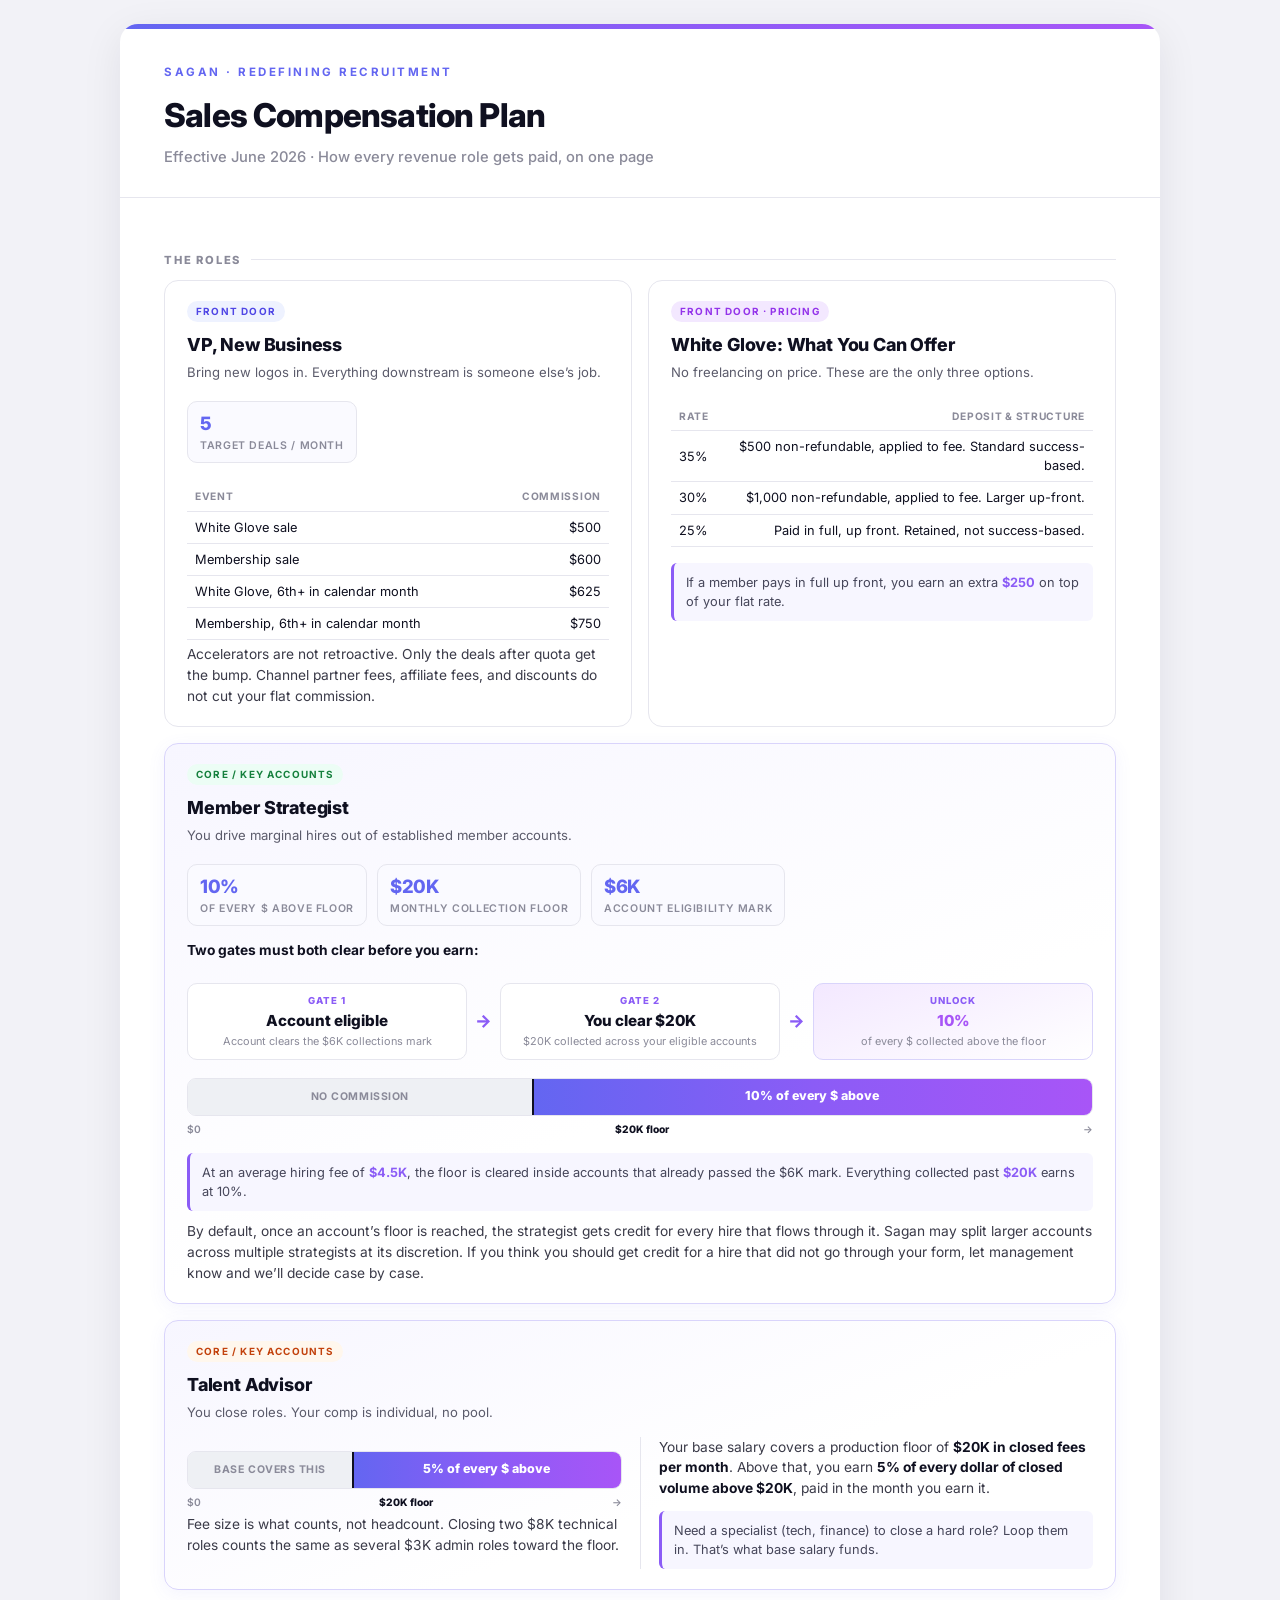
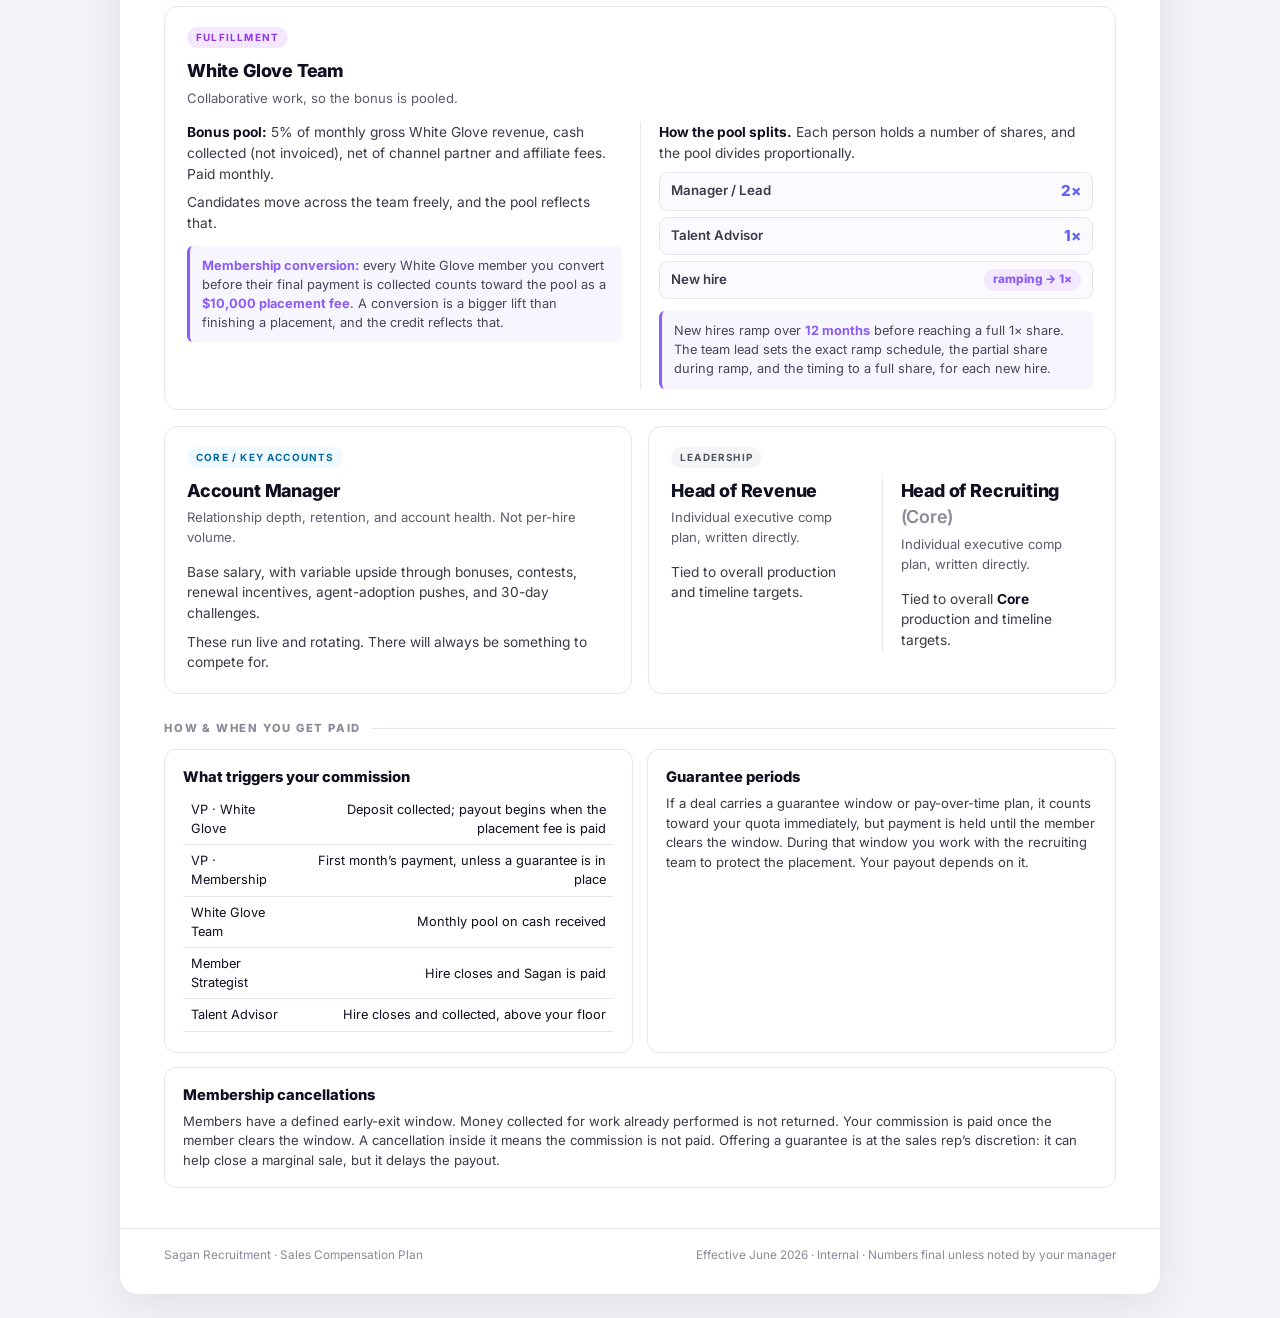
==== index.html @ 10a64166 "Make Talent Advisor card full width with split layout Co-Authored-By: Claude Opus 4.8 <noreply@anthr" ====
<!DOCTYPE html>
<html lang="en">
<head>
<meta charset="UTF-8">
<meta name="viewport" content="width=device-width, initial-scale=1.0">
<title>Sagan Sales Compensation Plan</title>
<style>
  @import url('https://fonts.googleapis.com/css2?family=Inter:wght@400;500;600;700;800;900&display=swap');

  :root {
    --ink: #0f1020;
    --muted: #5b5b6b;
    --faint: #8a8a99;
    --line: #e6e6ee;
    --bg: #ffffff;
    --panel: #fafaff;
    --indigo: #6366f1;
    --violet: #8b5cf6;
    --purple: #a855f7;
    --green: #16a34a;
    --amber: #d97706;
  }

  * { margin: 0; padding: 0; box-sizing: border-box; }

  body {
    font-family: 'Inter', sans-serif;
    background: #f2f2f7;
    color: var(--ink);
    line-height: 1.5;
    -webkit-font-smoothing: antialiased;
  }

  .sheet {
    max-width: 1040px;
    margin: 24px auto;
    background: var(--bg);
    border-radius: 18px;
    box-shadow: 0 10px 40px rgba(15,16,32,0.08);
    overflow: hidden;
  }

  /* ── Header ── */
  .head {
    padding: 40px 44px 28px;
    border-bottom: 1px solid var(--line);
    position: relative;
  }
  .head::before {
    content: "";
    position: absolute;
    top: 0; left: 0; right: 0;
    height: 5px;
    background: linear-gradient(90deg, var(--indigo), var(--violet), var(--purple));
  }
  .brand {
    font-size: 0.72rem;
    font-weight: 700;
    letter-spacing: 0.22em;
    text-transform: uppercase;
    color: var(--indigo);
    margin-bottom: 10px;
  }
  .head h1 {
    font-size: 2.05rem;
    font-weight: 800;
    letter-spacing: -0.025em;
  }
  .head .sub {
    color: var(--faint);
    font-size: 0.92rem;
    margin-top: 6px;
    font-weight: 500;
  }

  /* ── Body grid ── */
  .body { padding: 28px 44px 40px; }

  .grid {
    display: grid;
    grid-template-columns: repeat(2, 1fr);
    gap: 16px;
  }

  .card {
    border: 1px solid var(--line);
    border-radius: 14px;
    padding: 20px 22px;
    background: var(--bg);
    display: flex;
    flex-direction: column;
  }
  .card.feature {
    background: linear-gradient(160deg, #f7f6ff 0%, #ffffff 60%);
    border-color: #d9d4fb;
    box-shadow: 0 4px 18px rgba(99,102,241,0.07);
  }
  .card.wide { grid-column: 1 / -1; }

  .split { display: flex; gap: 18px; }
  .split-half { flex: 1; }
  .split-half + .split-half {
    padding-left: 18px;
    border-left: 1px solid var(--line);
  }
  .split-half h2 { font-size: 1.02rem; }

  .tag {
    display: inline-block;
    font-size: 0.62rem;
    font-weight: 700;
    letter-spacing: 0.12em;
    text-transform: uppercase;
    padding: 3px 9px;
    border-radius: 99px;
    margin-bottom: 10px;
    align-self: flex-start;
  }
  .tag.front { background: #eef2ff; color: #4f46e5; }
  .tag.wg { background: #f3e8ff; color: #9333ea; }
  .tag.strat { background: #ecfdf5; color: #15803d; }
  .tag.advisor { background: #fff7ed; color: #c2410c; }
  .tag.am { background: #f0f9ff; color: #0369a1; }
  .tag.mgr { background: #f5f5f5; color: #4b5563; }

  .card h2 {
    font-size: 1.12rem;
    font-weight: 800;
    letter-spacing: -0.01em;
    margin-bottom: 4px;
  }
  .role-line {
    font-size: 0.82rem;
    color: var(--muted);
    margin-bottom: 14px;
  }
  .card p { font-size: 0.86rem; color: #3a3a48; margin-bottom: 8px; }
  .card p:last-child { margin-bottom: 0; }
  .card strong { color: var(--ink); font-weight: 700; }

  /* metric chips */
  .metrics {
    display: flex;
    gap: 10px;
    flex-wrap: wrap;
    margin: 4px 0 14px;
  }
  .metric {
    background: var(--panel);
    border: 1px solid var(--line);
    border-radius: 10px;
    padding: 8px 12px;
    min-width: 92px;
  }
  .metric .v {
    font-size: 1.15rem;
    font-weight: 800;
    color: var(--indigo);
    letter-spacing: -0.02em;
  }
  .metric .k {
    font-size: 0.66rem;
    color: var(--faint);
    text-transform: uppercase;
    letter-spacing: 0.06em;
    font-weight: 600;
    margin-top: 1px;
  }

  /* mini table */
  table { width: 100%; border-collapse: collapse; margin: 6px 0 4px; }
  th, td {
    text-align: left;
    font-size: 0.8rem;
    padding: 6px 8px;
    border-bottom: 1px solid var(--line);
  }
  th {
    font-size: 0.64rem;
    text-transform: uppercase;
    letter-spacing: 0.07em;
    color: var(--faint);
    font-weight: 700;
  }
  td:last-child, th:last-child { text-align: right; }
  td .num { font-weight: 700; color: var(--ink); }

  /* the "how to earn" condition list */
  .conds { list-style: none; margin: 6px 0 4px; }
  .conds li {
    font-size: 0.85rem;
    color: #3a3a48;
    padding: 6px 0 6px 26px;
    position: relative;
    border-bottom: 1px dashed var(--line);
  }
  .conds li:last-child { border-bottom: none; }
  .conds li::before {
    content: counter(c);
    counter-increment: c;
    position: absolute;
    left: 0; top: 5px;
    width: 17px; height: 17px;
    background: var(--violet);
    color: #fff;
    border-radius: 50%;
    font-size: 0.62rem;
    font-weight: 800;
    display: flex;
    align-items: center;
    justify-content: center;
  }
  .conds { counter-reset: c; }

  /* ── Share allocation ── */
  .shares { margin: 8px 0 4px; }
  .share-row {
    display: flex;
    align-items: center;
    justify-content: space-between;
    padding: 7px 11px;
    border: 1px solid var(--line);
    border-radius: 9px;
    margin-bottom: 6px;
    background: var(--panel);
  }
  .share-row .sh-role { font-size: 0.83rem; font-weight: 600; color: #3a3a48; }
  .share-row .sh-x {
    font-size: 0.95rem;
    font-weight: 800;
    color: var(--indigo);
    letter-spacing: -0.01em;
  }
  .share-row .sh-x.ramp {
    font-size: 0.74rem;
    color: var(--violet);
    background: #f3e8ff;
    padding: 2px 9px;
    border-radius: 99px;
  }

  /* ── Earnings bar ── */
  .earn { margin: 14px 0 4px; }
  .earn-track {
    position: relative;
    height: 38px;
    border-radius: 9px;
    overflow: hidden;
    display: flex;
    border: 1px solid var(--line);
  }
  .earn-base {
    flex: 0 0 38%;
    background: #eef0f4;
    display: flex;
    align-items: center;
    justify-content: center;
    font-size: 0.66rem;
    font-weight: 700;
    color: var(--faint);
    text-transform: uppercase;
    letter-spacing: 0.05em;
  }
  .earn-above {
    flex: 1;
    background: linear-gradient(90deg, var(--indigo), var(--violet), var(--purple));
    display: flex;
    align-items: center;
    justify-content: center;
    color: #fff;
    font-size: 0.78rem;
    font-weight: 800;
  }
  .earn-floor {
    position: absolute;
    left: 38%;
    top: -3px;
    bottom: -3px;
    width: 2px;
    background: var(--ink);
  }
  .earn-labels {
    display: flex;
    justify-content: space-between;
    margin-top: 6px;
    font-size: 0.64rem;
    font-weight: 600;
    color: var(--faint);
  }
  .earn-labels .floor-tag { color: var(--ink); font-weight: 800; }

  /* ── Gate flow ── */
  .gates {
    display: flex;
    align-items: stretch;
    margin: 14px 0 4px;
  }
  .gate {
    flex: 1;
    background: var(--bg);
    border: 1px solid var(--line);
    border-radius: 10px;
    padding: 10px 12px;
    text-align: center;
  }
  .gate .g-num {
    font-size: 0.6rem;
    font-weight: 800;
    color: var(--violet);
    letter-spacing: 0.1em;
    text-transform: uppercase;
  }
  .gate .g-main { font-size: 0.95rem; font-weight: 800; margin: 2px 0 1px; }
  .gate .g-sub { font-size: 0.68rem; color: var(--faint); line-height: 1.35; }
  .gate.unlock {
    background: linear-gradient(160deg, #f3e8ff, #ffffff);
    border-color: #d9d4fb;
  }
  .gate.unlock .g-main { color: var(--purple); }
  .gate-arrow {
    align-self: center;
    color: var(--violet);
    font-size: 1.1rem;
    font-weight: 800;
    padding: 0 8px;
    flex: 0 0 auto;
  }

  .note {
    margin-top: 12px;
    padding: 10px 12px;
    background: #f7f6ff;
    border-left: 3px solid var(--violet);
    border-radius: 6px;
    font-size: 0.8rem;
    color: #46465a;
  }
  .note strong { color: var(--violet); }

  /* section heading */
  .section-h {
    font-size: 0.7rem;
    font-weight: 800;
    letter-spacing: 0.16em;
    text-transform: uppercase;
    color: var(--faint);
    margin: 26px 0 12px;
    display: flex;
    align-items: center;
    gap: 10px;
  }
  .section-h::after {
    content: "";
    flex: 1;
    height: 1px;
    background: var(--line);
  }

  .mech-grid {
    display: grid;
    grid-template-columns: repeat(2, 1fr);
    gap: 14px;
  }
  .mech {
    border: 1px solid var(--line);
    border-radius: 12px;
    padding: 16px 18px;
  }
  .mech.wide { grid-column: 1 / -1; }
  .mech h3 {
    font-size: 0.92rem;
    font-weight: 800;
    margin-bottom: 6px;
  }
  .mech p { font-size: 0.82rem; color: #3a3a48; }

  .foot {
    padding: 18px 44px 30px;
    border-top: 1px solid var(--line);
    font-size: 0.74rem;
    color: var(--faint);
    display: flex;
    justify-content: space-between;
    flex-wrap: wrap;
    gap: 8px;
  }

  /* ── Print ── */
  @media print {
    body { background: #fff; }
    .sheet { box-shadow: none; margin: 0; max-width: 100%; border-radius: 0; }
    .card, .mech { break-inside: avoid; }
    .section-h { break-after: avoid; }
    @page { margin: 12mm; }
  }

  @media (max-width: 720px) {
    .grid, .mech-grid { grid-template-columns: 1fr; }
    .head, .body, .foot { padding-left: 24px; padding-right: 24px; }
    .gates { flex-direction: column; }
    .gate-arrow { transform: rotate(90deg); padding: 4px 0; }
    .split { flex-direction: column; }
    .split-half + .split-half { padding-left: 0; border-left: none; padding-top: 14px; border-top: 1px solid var(--line); }
  }
</style>
</head>
<body>
<div class="sheet">

  <header class="head">
    <div class="brand">Sagan · Redefining Recruitment</div>
    <h1>Sales Compensation Plan</h1>
    <div class="sub">Effective June 2026 · How every revenue role gets paid, on one page</div>
  </header>

  <div class="body">

    <div class="section-h">The Roles</div>
    <div class="grid">

      <!-- VP New Business -->
      <div class="card">
        <span class="tag front">Front Door</span>
        <h2>VP, New Business</h2>
        <div class="role-line">Bring new logos in. Everything downstream is someone else&#8217;s job.</div>
        <div class="metrics">
          <div class="metric"><div class="v">5</div><div class="k">Target deals / month</div></div>
        </div>
        <table>
          <tr><th>Event</th><th>Commission</th></tr>
          <tr><td>White Glove sale</td><td class="num">$500</td></tr>
          <tr><td>Membership sale</td><td class="num">$600</td></tr>
          <tr><td>White Glove, 6th+ in calendar month</td><td class="num">$625</td></tr>
          <tr><td>Membership, 6th+ in calendar month</td><td class="num">$750</td></tr>
        </table>
        <p>Accelerators are not retroactive. Only the deals after quota get the bump. Channel partner fees, affiliate fees, and discounts do not cut your flat commission.</p>
      </div>

      <!-- White Glove pricing + team -->
      <div class="card">
        <span class="tag wg">Front Door &middot; Pricing</span>
        <h2>White Glove: What You Can Offer</h2>
        <div class="role-line">No freelancing on price. These are the only three options.</div>
        <table>
          <tr><th>Rate</th><th>Deposit &amp; structure</th></tr>
          <tr><td class="num">35%</td><td>$500 non-refundable, applied to fee. Standard success-based.</td></tr>
          <tr><td class="num">30%</td><td>$1,000 non-refundable, applied to fee. Larger up-front.</td></tr>
          <tr><td class="num">25%</td><td>Paid in full, up front. Retained, not success-based.</td></tr>
        </table>
        <div class="note">If a member pays in full up front, you earn an extra <strong>$250</strong> on top of your flat rate.</div>
      </div>

      <!-- Member Strategist (FEATURE) -->
      <div class="card feature wide">
        <span class="tag strat">Core / Key Accounts</span>
        <h2>Member Strategist</h2>
        <div class="role-line">You drive marginal hires out of established member accounts.</div>
        <div class="metrics">
          <div class="metric"><div class="v">10%</div><div class="k">Of every $ above floor</div></div>
          <div class="metric"><div class="v">$20K</div><div class="k">Monthly collection floor</div></div>
          <div class="metric"><div class="v">$6K</div><div class="k">Account eligibility mark</div></div>
        </div>
        <p><strong>Two gates must both clear before you earn:</strong></p>
        <div class="gates">
          <div class="gate">
            <div class="g-num">Gate 1</div>
            <div class="g-main">Account eligible</div>
            <div class="g-sub">Account clears the $6K collections mark</div>
          </div>
          <div class="gate-arrow">&rarr;</div>
          <div class="gate">
            <div class="g-num">Gate 2</div>
            <div class="g-main">You clear $20K</div>
            <div class="g-sub">$20K collected across your eligible accounts</div>
          </div>
          <div class="gate-arrow">&rarr;</div>
          <div class="gate unlock">
            <div class="g-num">Unlock</div>
            <div class="g-main">10%</div>
            <div class="g-sub">of every $ collected above the floor</div>
          </div>
        </div>
        <div class="earn">
          <div class="earn-track">
            <div class="earn-base">No commission</div>
            <div class="earn-floor"></div>
            <div class="earn-above">10% of every $ above</div>
          </div>
          <div class="earn-labels">
            <span>$0</span>
            <span class="floor-tag">$20K floor</span>
            <span>&rarr;</span>
          </div>
        </div>
        <div class="note">At an average hiring fee of <strong>$4.5K</strong>, the floor is cleared inside accounts that already passed the $6K mark. Everything collected past <strong>$20K</strong> earns at 10%.</div>
        <p style="margin-top:10px;">By default, once an account&#8217;s floor is reached, the strategist gets credit for every hire that flows through it. Sagan may split larger accounts across multiple strategists at its discretion. If you think you should get credit for a hire that did not go through your form, let management know and we&#8217;ll decide case by case.</p>
      </div>

      <!-- Talent Advisor (FEATURE) -->
      <div class="card feature wide">
        <span class="tag advisor">Core / Key Accounts</span>
        <h2>Talent Advisor</h2>
        <div class="role-line">You close roles. Your comp is individual, no pool.</div>
        <div class="split">
          <div class="split-half">
            <div class="earn">
              <div class="earn-track">
                <div class="earn-base">Base covers this</div>
                <div class="earn-floor"></div>
                <div class="earn-above">5% of every $ above</div>
              </div>
              <div class="earn-labels">
                <span>$0</span>
                <span class="floor-tag">$20K floor</span>
                <span>&rarr;</span>
              </div>
            </div>
            <p>Fee size is what counts, not headcount. Closing two $8K technical roles counts the same as several $3K admin roles toward the floor.</p>
          </div>
          <div class="split-half">
            <p>Your base salary covers a production floor of <strong>$20K in closed fees per month</strong>. Above that, you earn <strong>5% of every dollar of closed volume above $20K</strong>, paid in the month you earn it.</p>
            <div class="note">Need a specialist (tech, finance) to close a hard role? Loop them in. That&#8217;s what base salary funds.</div>
          </div>
        </div>
      </div>

      <!-- White Glove Team -->
      <div class="card wide">
        <span class="tag wg">Fulfillment</span>
        <h2>White Glove Team</h2>
        <div class="role-line">Collaborative work, so the bonus is pooled.</div>
        <div class="split">
          <div class="split-half">
            <p><strong>Bonus pool:</strong> 5% of monthly gross White Glove revenue, cash collected (not invoiced), net of channel partner and affiliate fees. Paid monthly.</p>
            <p>Candidates move across the team freely, and the pool reflects that.</p>
            <div class="note"><strong>Membership conversion:</strong> every White Glove member you convert before their final payment is collected counts toward the pool as a <strong>$10,000 placement fee</strong>. A conversion is a bigger lift than finishing a placement, and the credit reflects that.</div>
          </div>
          <div class="split-half">
            <p><strong>How the pool splits.</strong> Each person holds a number of shares, and the pool divides proportionally.</p>
            <div class="shares">
              <div class="share-row"><span class="sh-role">Manager / Lead</span><span class="sh-x">2&times;</span></div>
              <div class="share-row"><span class="sh-role">Talent Advisor</span><span class="sh-x">1&times;</span></div>
              <div class="share-row"><span class="sh-role">New hire</span><span class="sh-x ramp">ramping &rarr; 1&times;</span></div>
            </div>
            <div class="note">New hires ramp over <strong>12 months</strong> before reaching a full 1&times; share. The team lead sets the exact ramp schedule, the partial share during ramp, and the timing to a full share, for each new hire.</div>
          </div>
        </div>
      </div>

      <!-- Account Manager -->
      <div class="card">
        <span class="tag am">Core / Key Accounts</span>
        <h2>Account Manager</h2>
        <div class="role-line">Relationship depth, retention, and account health. Not per-hire volume.</div>
        <p>Base salary, with variable upside through bonuses, contests, renewal incentives, agent-adoption pushes, and 30-day challenges.</p>
        <p>These run live and rotating. There will always be something to compete for.</p>
      </div>

      <!-- Leadership -->
      <div class="card">
        <span class="tag mgr">Leadership</span>
        <div class="split">
          <div class="split-half">
            <h2>Head of Revenue</h2>
            <div class="role-line">Individual executive comp plan, written directly.</div>
            <p>Tied to overall production and timeline targets.</p>
          </div>
          <div class="split-half">
            <h2>Head of Recruiting <span style="font-weight:600;color:var(--faint);">(Core)</span></h2>
            <div class="role-line">Individual executive comp plan, written directly.</div>
            <p>Tied to overall <strong>Core</strong> production and timeline targets.</p>
          </div>
        </div>
      </div>

    </div>

    <!-- ── Mechanics ── -->
    <div class="section-h">How &amp; When You Get Paid</div>
    <div class="mech-grid">

      <div class="mech">
        <h3>What triggers your commission</h3>
        <table>
          <tr><td>VP &middot; White Glove</td><td>Deposit collected; payout begins when the placement fee is paid</td></tr>
          <tr><td>VP &middot; Membership</td><td>First month&#8217;s payment, unless a guarantee is in place</td></tr>
          <tr><td>White Glove Team</td><td>Monthly pool on cash received</td></tr>
          <tr><td>Member Strategist</td><td>Hire closes and Sagan is paid</td></tr>
          <tr><td>Talent Advisor</td><td>Hire closes and collected, above your floor</td></tr>
        </table>
      </div>

      <div class="mech">
        <h3>Guarantee periods</h3>
        <p>If a deal carries a guarantee window or pay-over-time plan, it counts toward your quota immediately, but payment is held until the member clears the window. During that window you work with the recruiting team to protect the placement. Your payout depends on it.</p>
      </div>

      <div class="mech wide">
        <h3>Membership cancellations</h3>
        <p>Members have a defined early-exit window. Money collected for work already performed is not returned. Your commission is paid once the member clears the window. A cancellation inside it means the commission is not paid. Offering a guarantee is at the sales rep&#8217;s discretion: it can help close a marginal sale, but it delays the payout.</p>
      </div>

    </div>

  </div>

  <footer class="foot">
    <span>Sagan Recruitment &middot; Sales Compensation Plan</span>
    <span>Effective June 2026 &middot; Internal &middot; Numbers final unless noted by your manager</span>
  </footer>

</div>
</body>
</html>
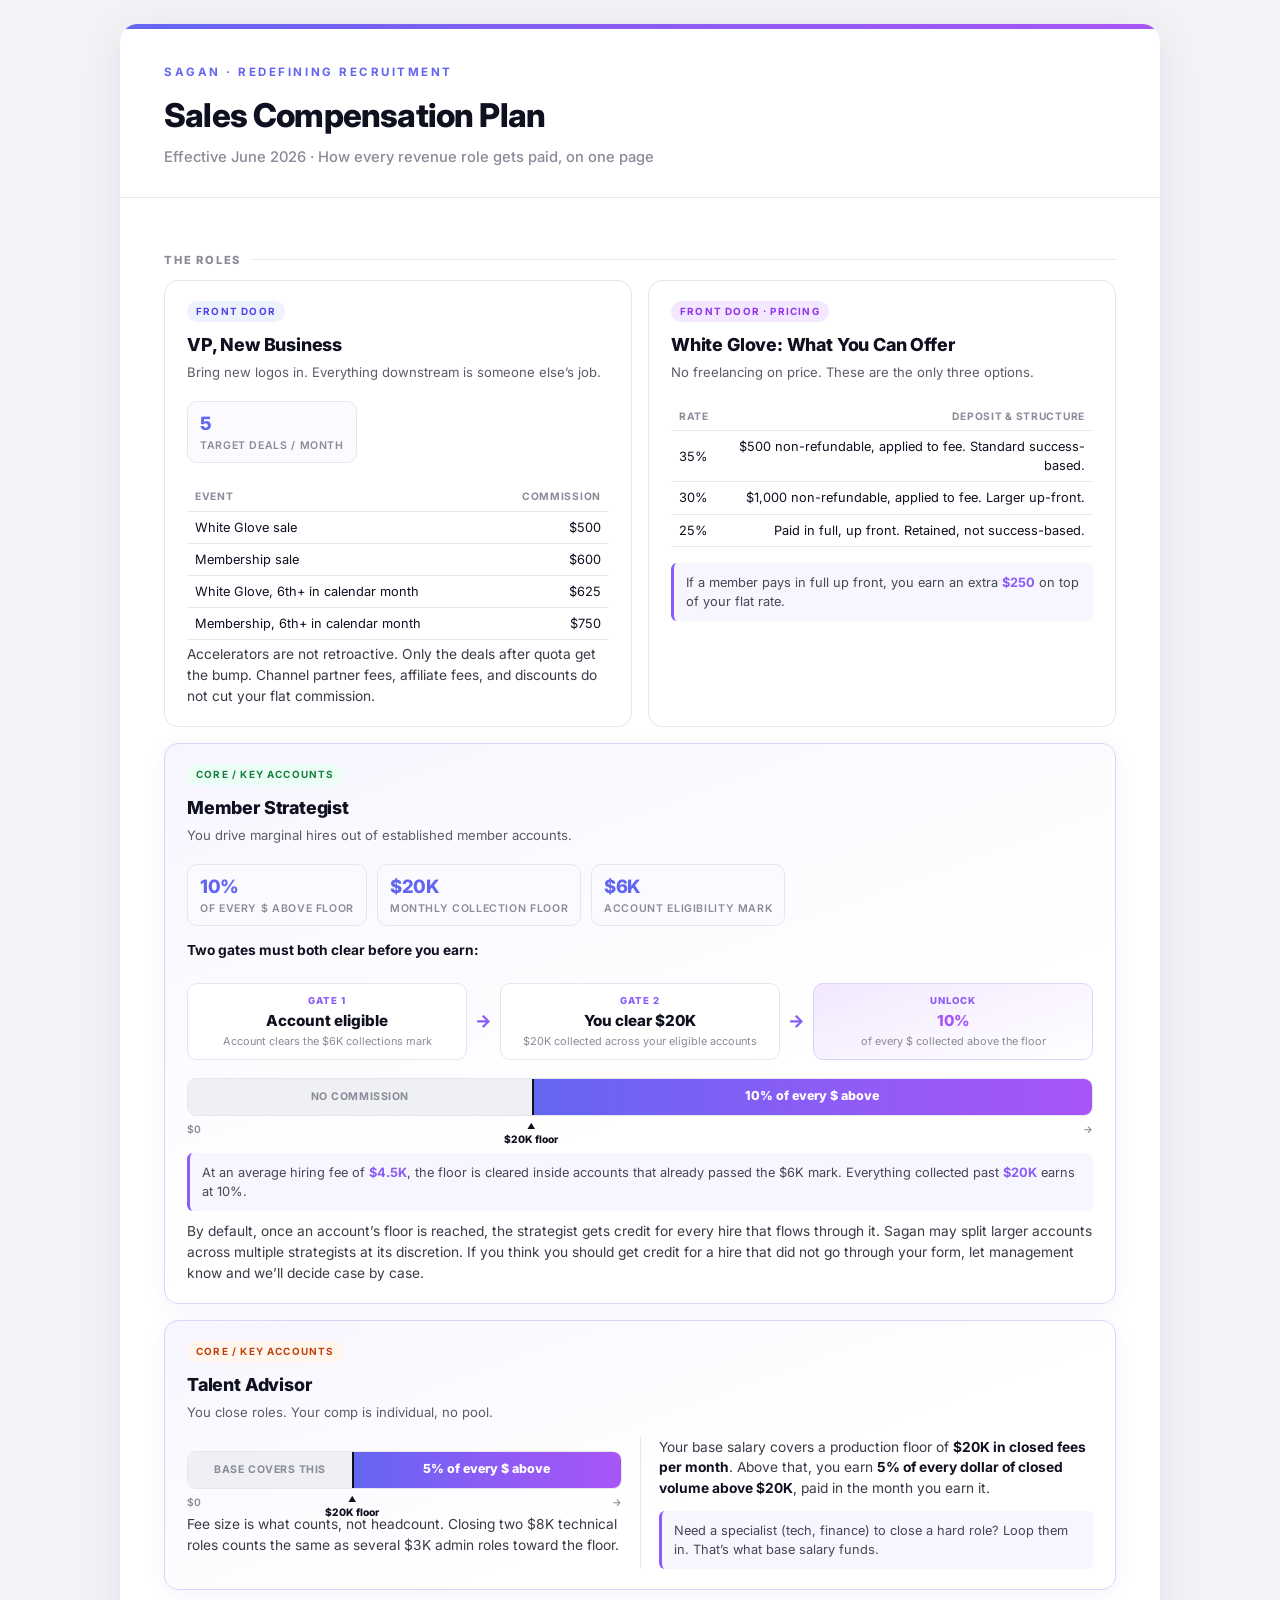
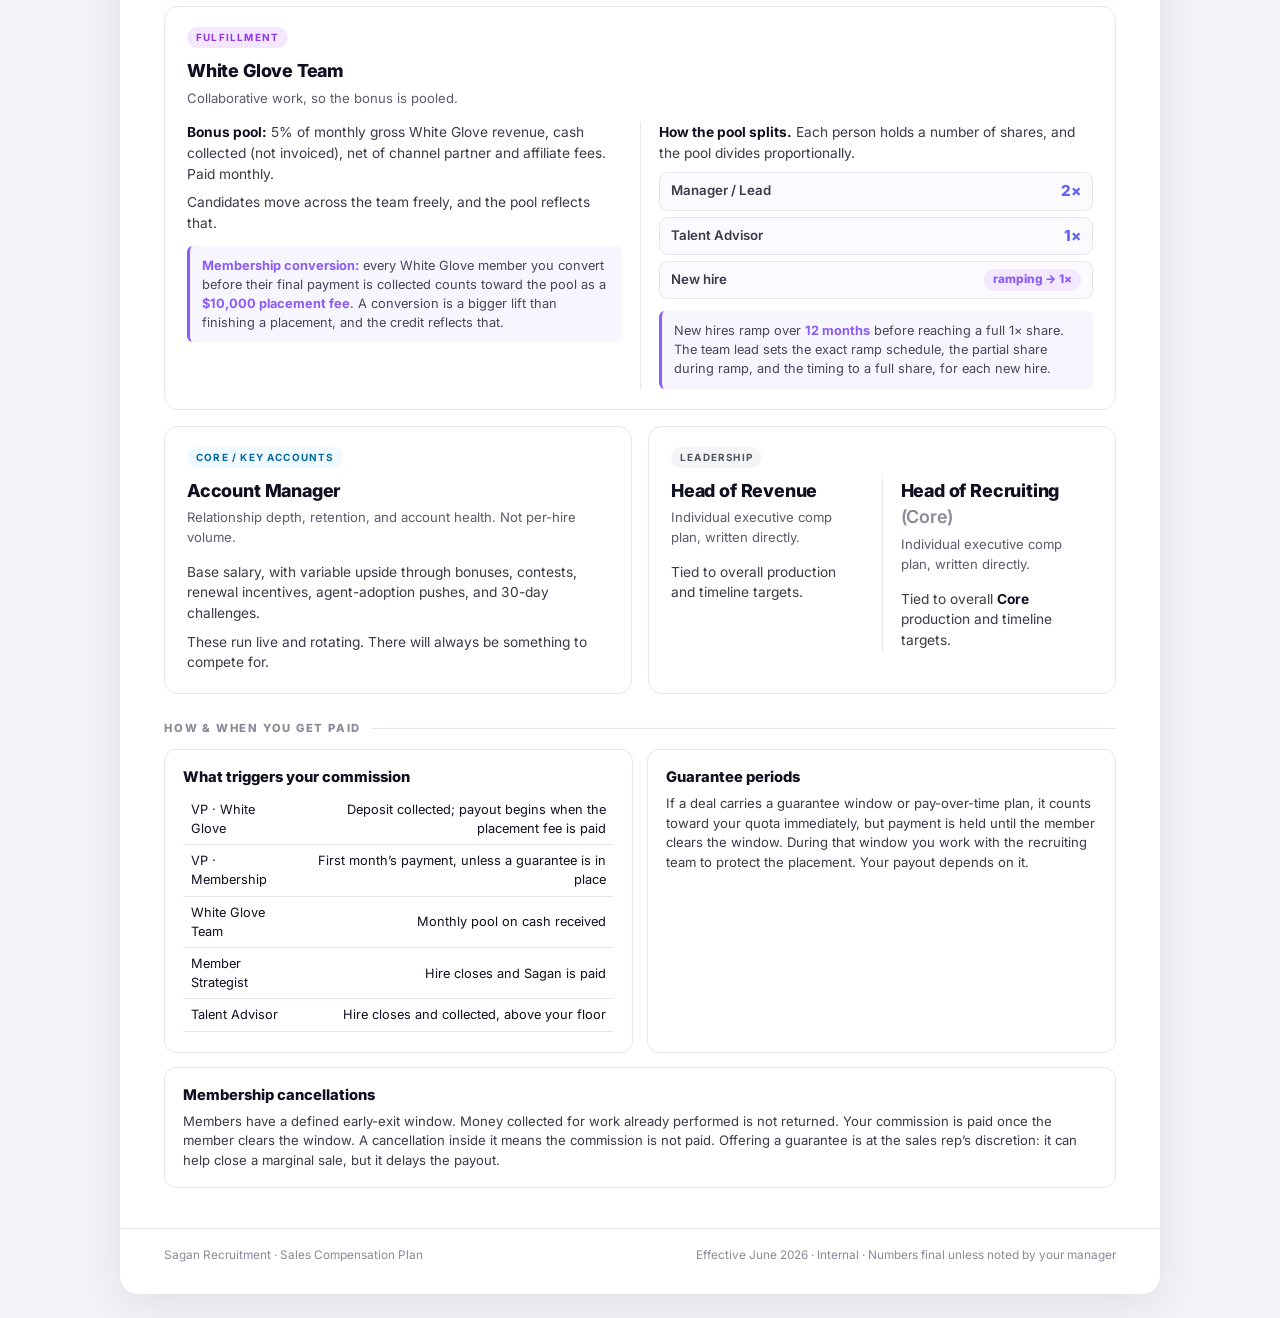
==== commit 7dfae302: "Anchor $20K floor label beneath the bar divider with caret Co-Authored-By: Claude Opus 4.8 <noreply@" ====
--- a/index.html
+++ b/index.html
@@ -280,6 +280,7 @@
     background: var(--ink);
   }
   .earn-labels {
+    position: relative;
     display: flex;
     justify-content: space-between;
     margin-top: 6px;
@@ -287,7 +288,23 @@
     font-weight: 600;
     color: var(--faint);
   }
-  .earn-labels .floor-tag { color: var(--ink); font-weight: 800; }
+  .earn-labels .floor-tag {
+    position: absolute;
+    left: 38%;
+    transform: translateX(-50%);
+    color: var(--ink);
+    font-weight: 800;
+    white-space: nowrap;
+    text-align: center;
+  }
+  .earn-labels .floor-tag::before {
+    content: "\25B2";
+    display: block;
+    font-size: 0.5rem;
+    line-height: 1;
+    margin-bottom: 2px;
+    color: var(--ink);
+  }
 
   /* ── Gate flow ── */
   .gates {
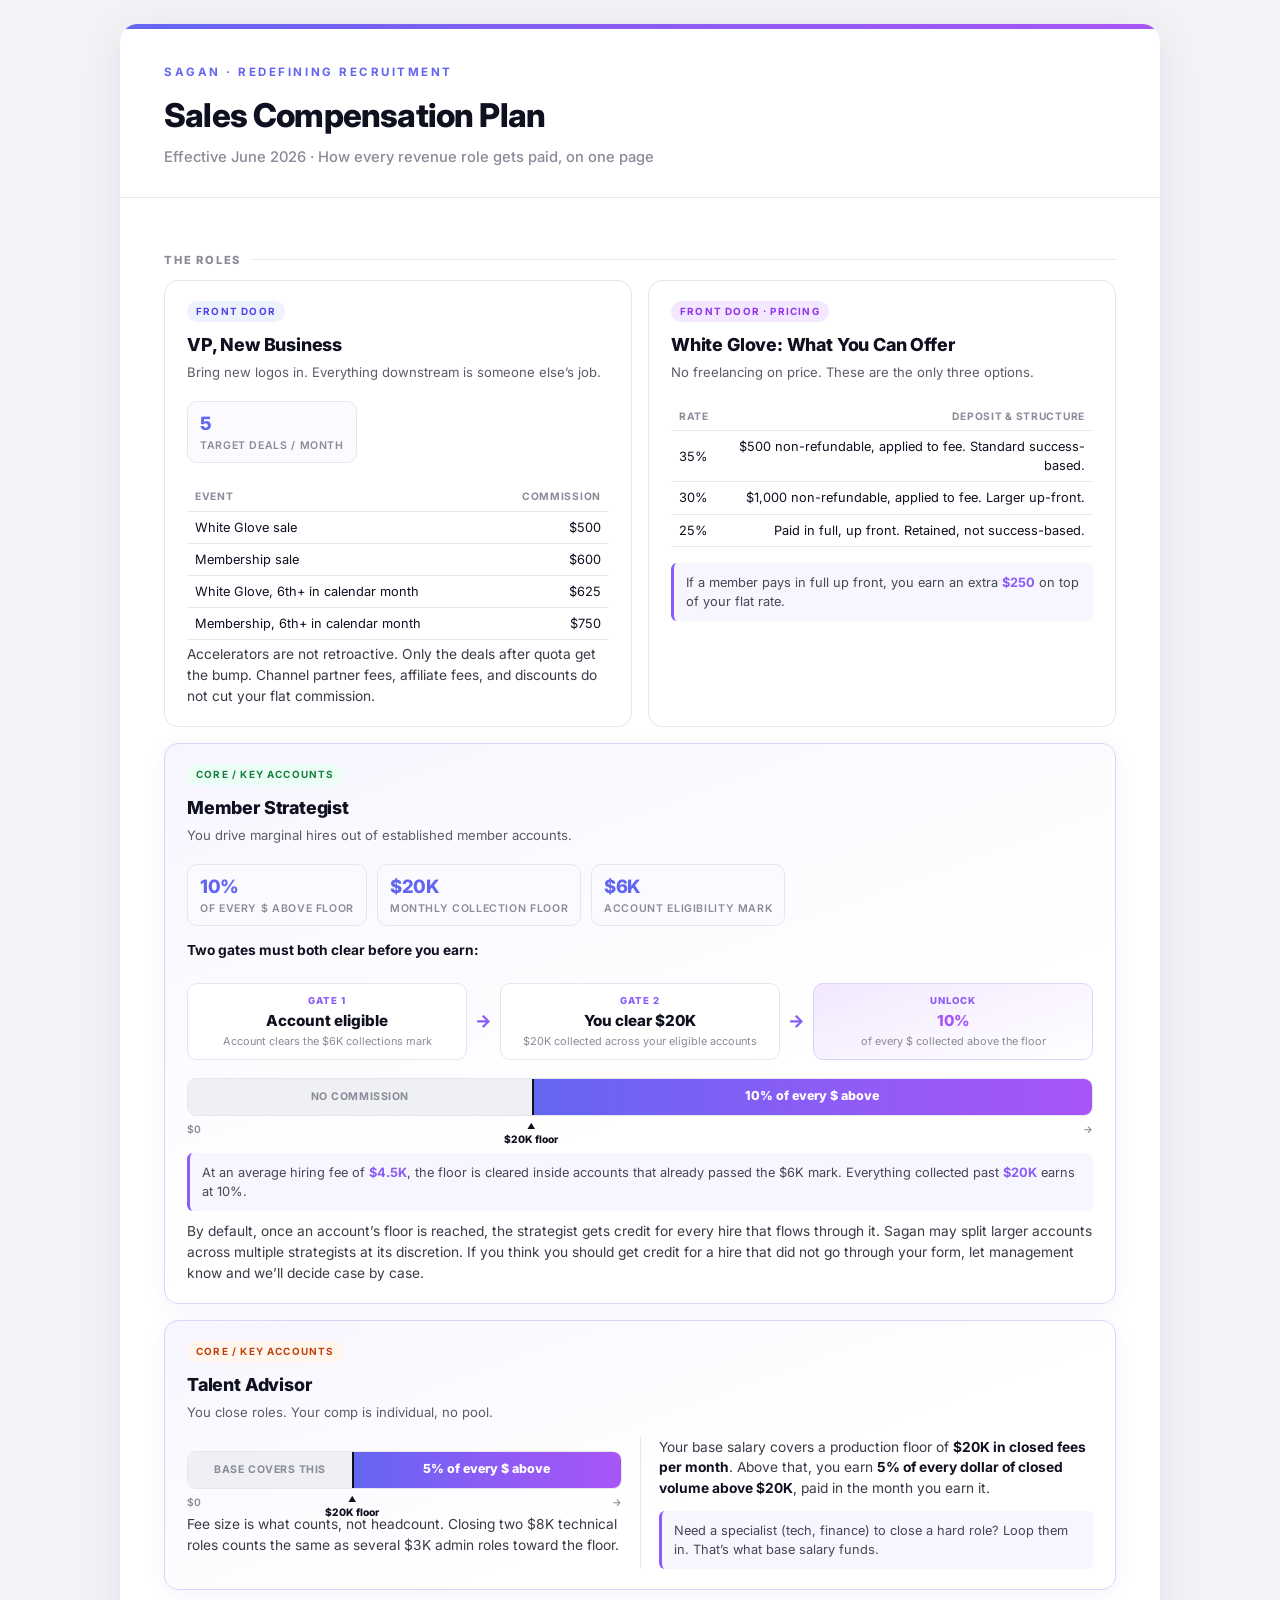
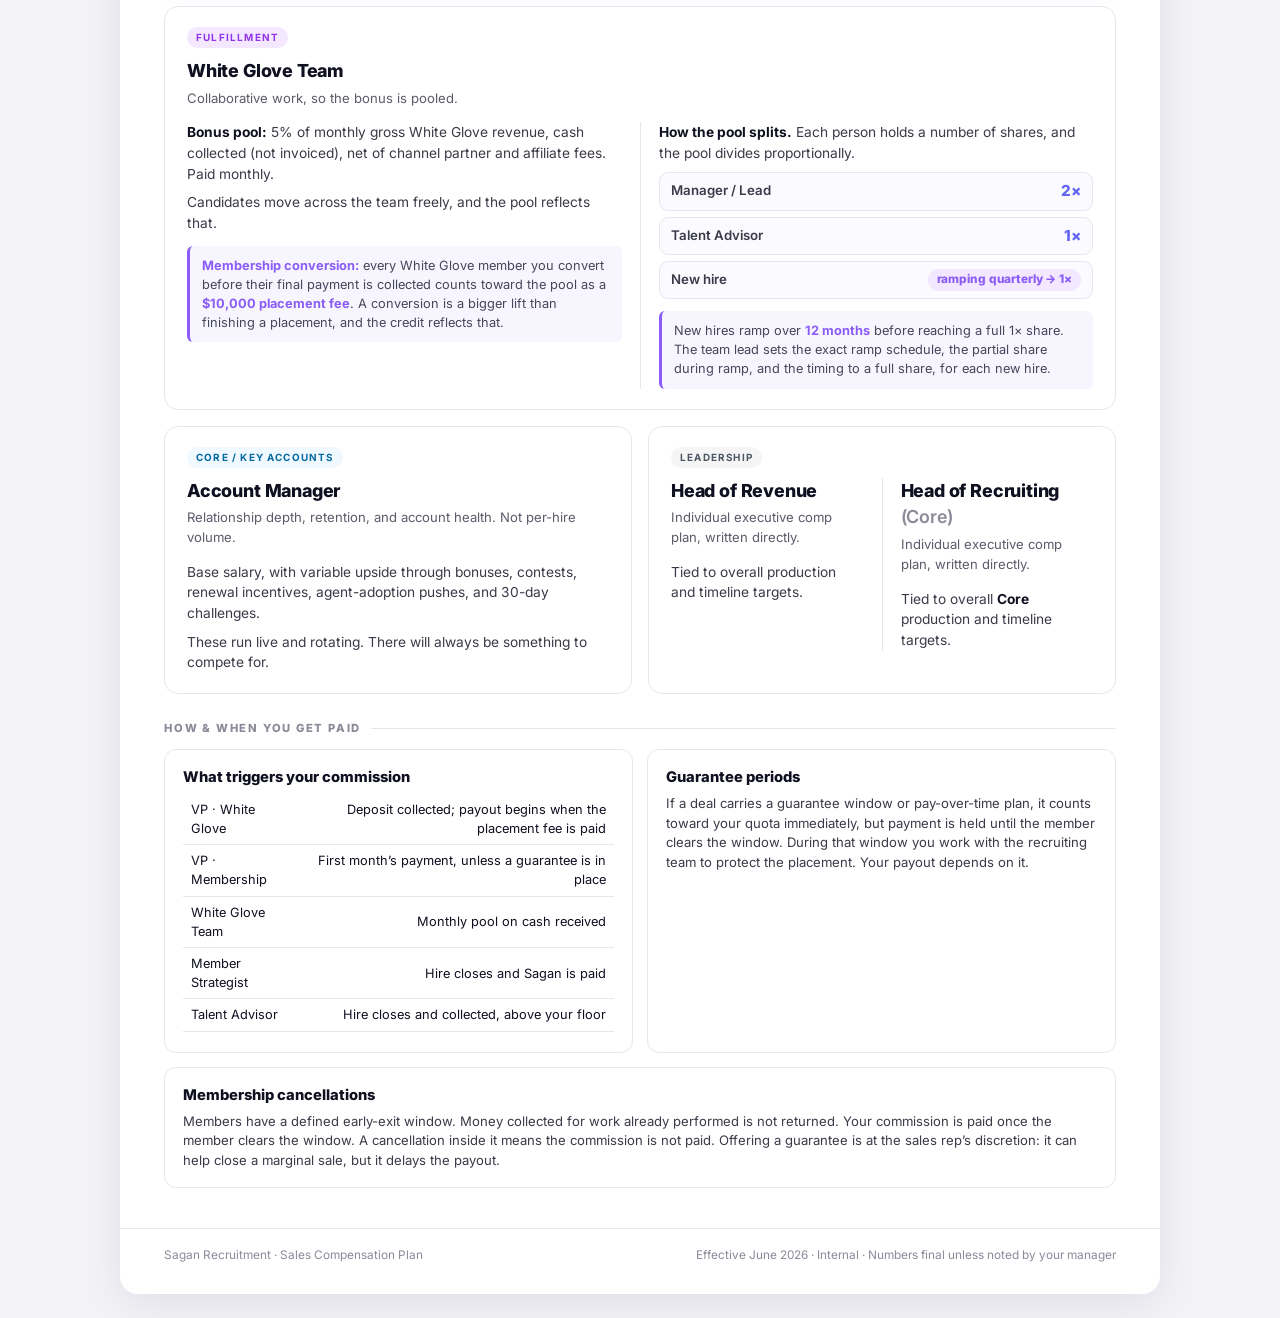
==== commit 13dee3ee: "New hire share ramps quarterly to 1x Co-Authored-By: Claude Opus 4.8 <noreply@anthropic.com>" ====
--- a/index.html
+++ b/index.html
@@ -557,7 +557,7 @@
             <div class="shares">
               <div class="share-row"><span class="sh-role">Manager / Lead</span><span class="sh-x">2&times;</span></div>
               <div class="share-row"><span class="sh-role">Talent Advisor</span><span class="sh-x">1&times;</span></div>
-              <div class="share-row"><span class="sh-role">New hire</span><span class="sh-x ramp">ramping &rarr; 1&times;</span></div>
+              <div class="share-row"><span class="sh-role">New hire</span><span class="sh-x ramp">ramping quarterly &rarr; 1&times;</span></div>
             </div>
             <div class="note">New hires ramp over <strong>12 months</strong> before reaching a full 1&times; share. The team lead sets the exact ramp schedule, the partial share during ramp, and the timing to a full share, for each new hire.</div>
           </div>
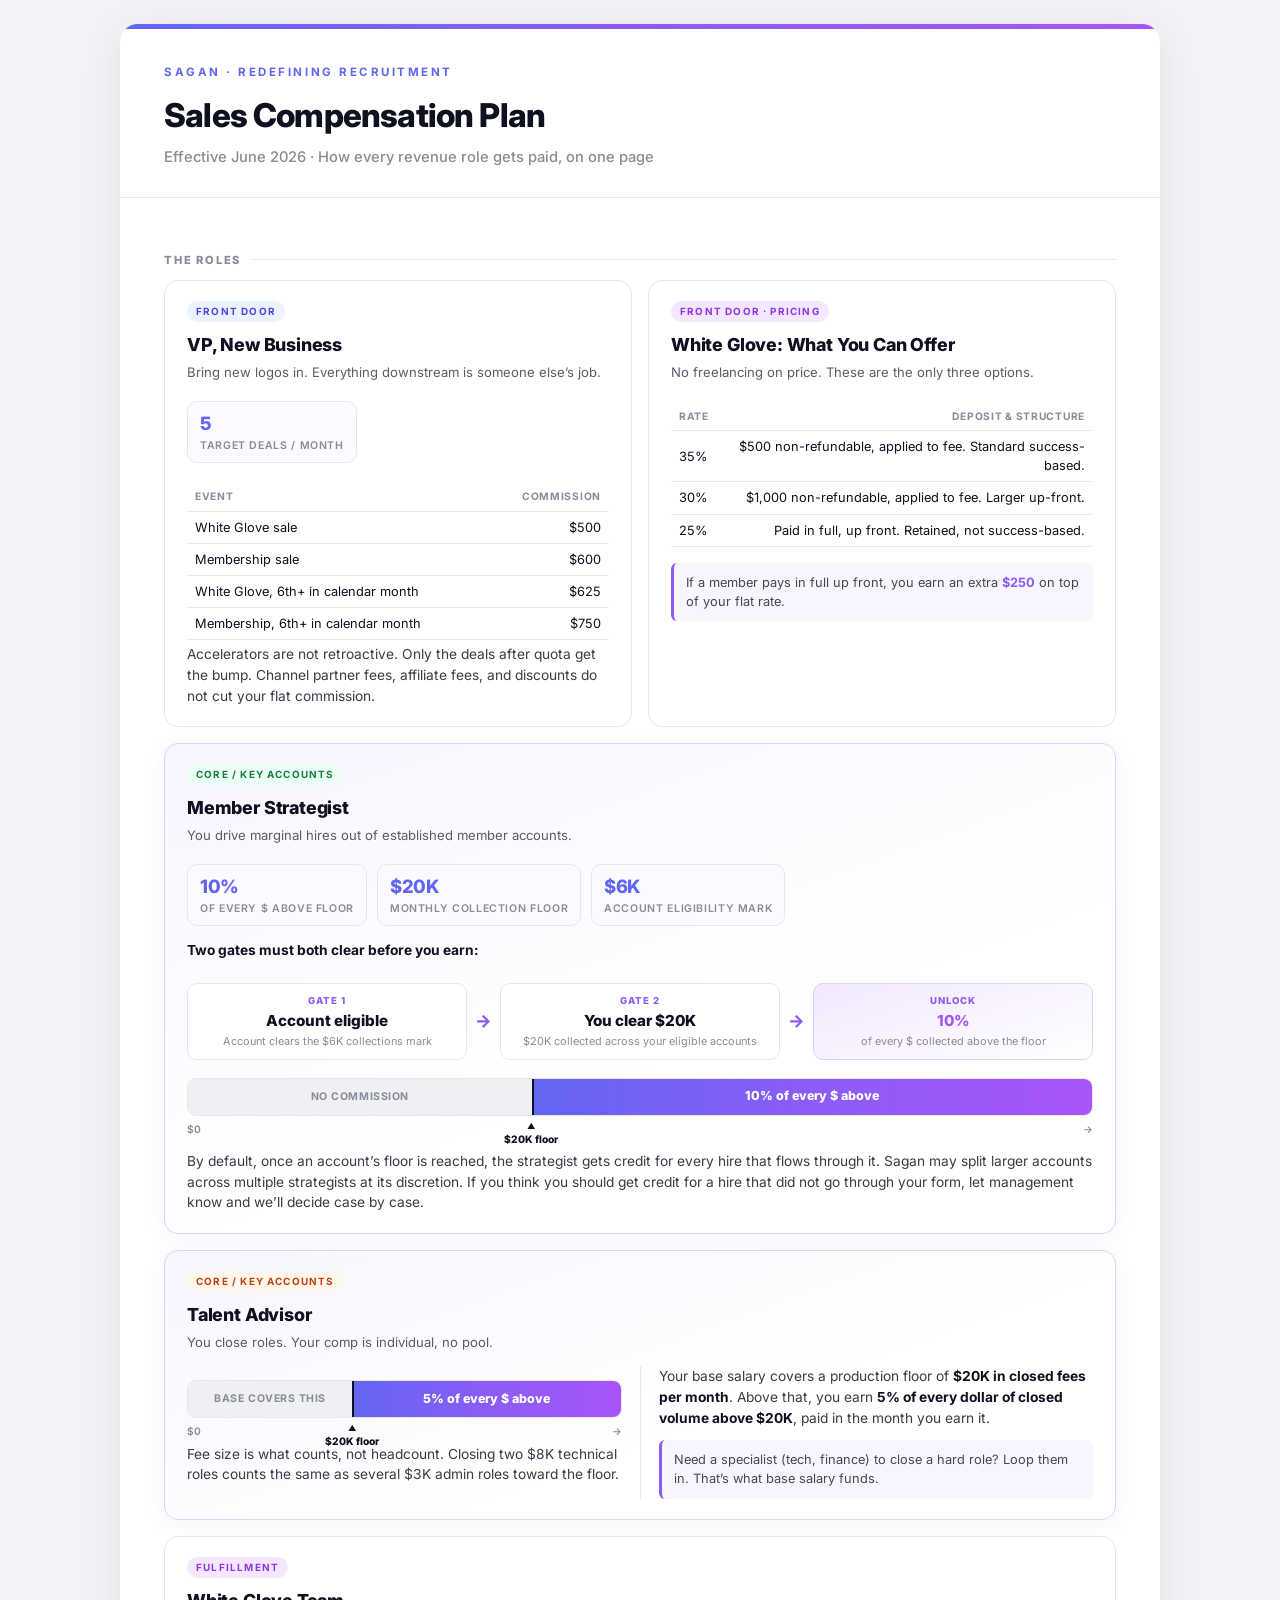
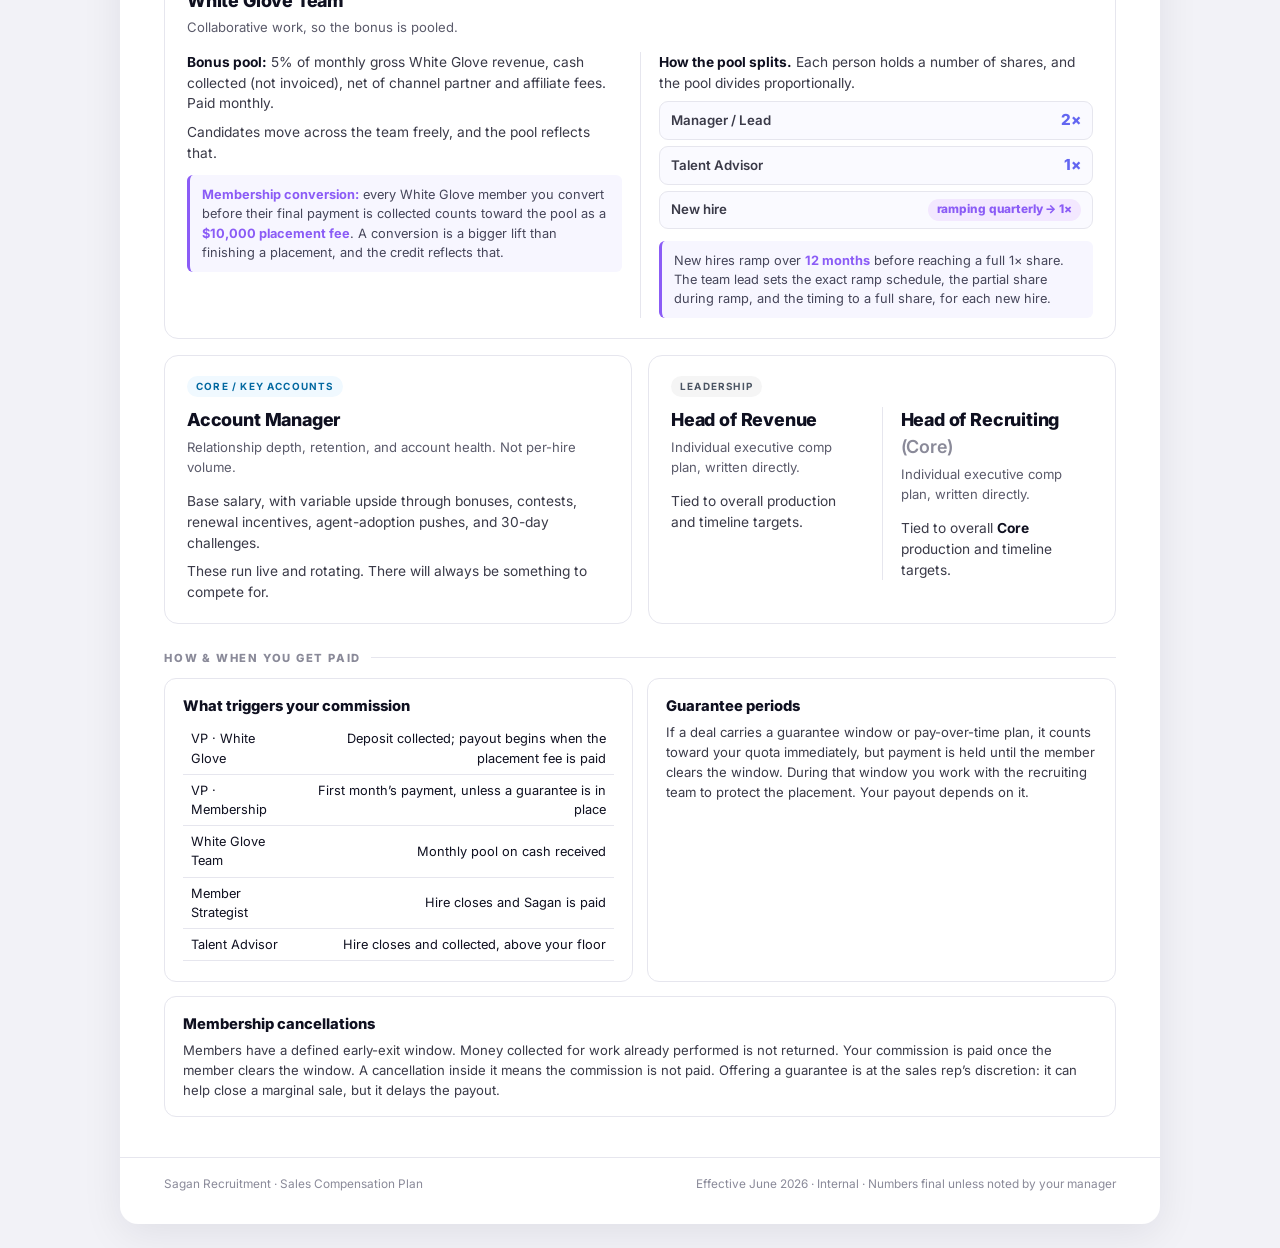
==== commit 7e1f02c2: "Remove avg-fee note from Member Strategist card Co-Authored-By: Claude Opus 4.8 <noreply@anthropic.c" ====
--- a/index.html
+++ b/index.html
@@ -509,7 +509,6 @@
             <span>&rarr;</span>
           </div>
         </div>
-        <div class="note">At an average hiring fee of <strong>$4.5K</strong>, the floor is cleared inside accounts that already passed the $6K mark. Everything collected past <strong>$20K</strong> earns at 10%.</div>
         <p style="margin-top:10px;">By default, once an account&#8217;s floor is reached, the strategist gets credit for every hire that flows through it. Sagan may split larger accounts across multiple strategists at its discretion. If you think you should get credit for a hire that did not go through your form, let management know and we&#8217;ll decide case by case.</p>
       </div>
 
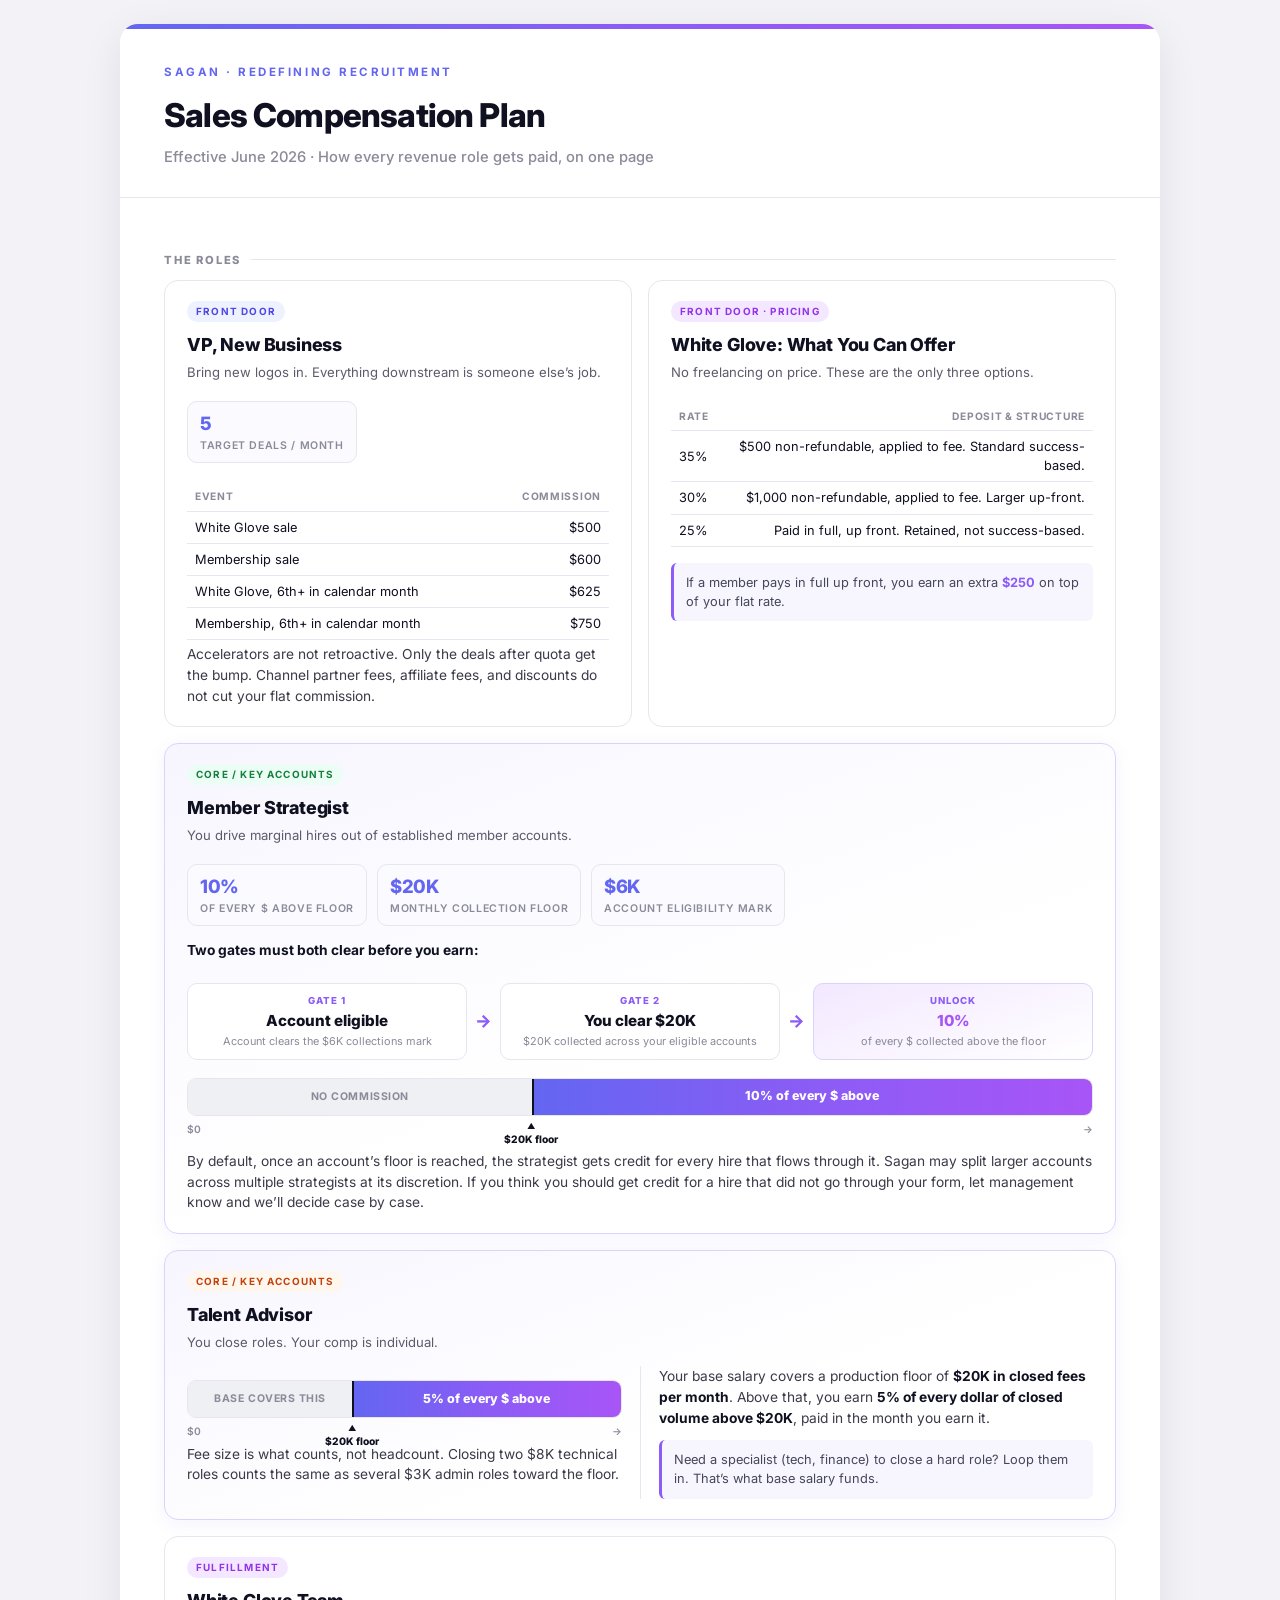
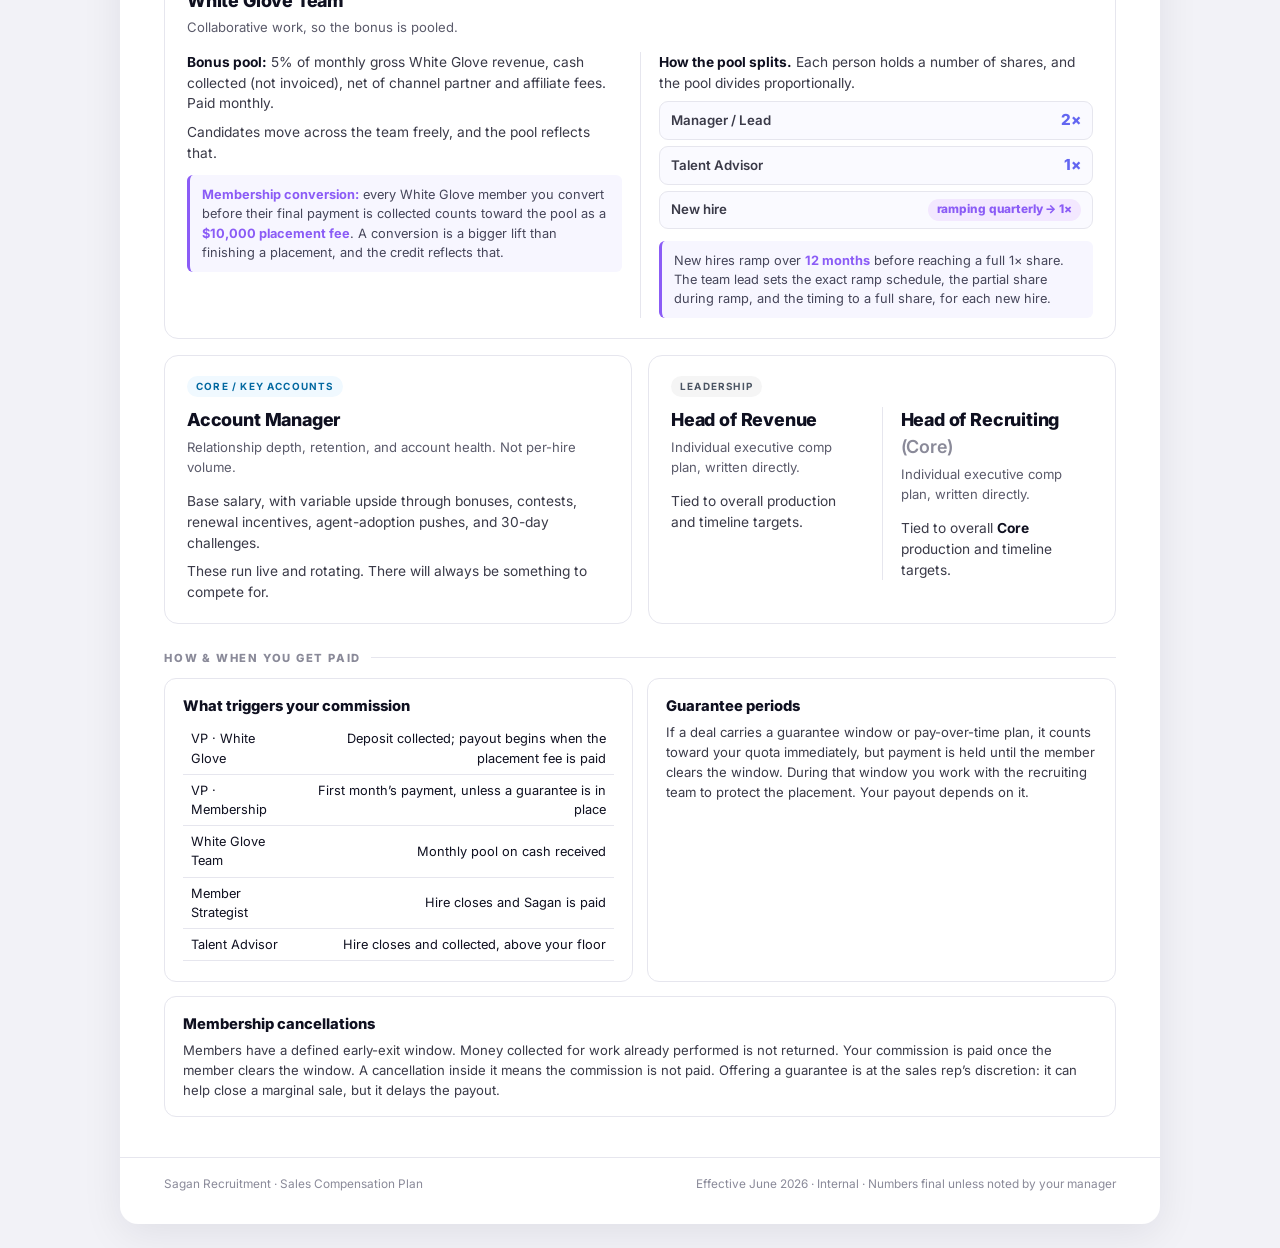
==== commit b307a40f: "Drop 'no pool' from Talent Advisor role line Co-Authored-By: Claude Opus 4.8 <noreply@anthropic.com>" ====
--- a/index.html
+++ b/index.html
@@ -516,7 +516,7 @@
       <div class="card feature wide">
         <span class="tag advisor">Core / Key Accounts</span>
         <h2>Talent Advisor</h2>
-        <div class="role-line">You close roles. Your comp is individual, no pool.</div>
+        <div class="role-line">You close roles. Your comp is individual.</div>
         <div class="split">
           <div class="split-half">
             <div class="earn">
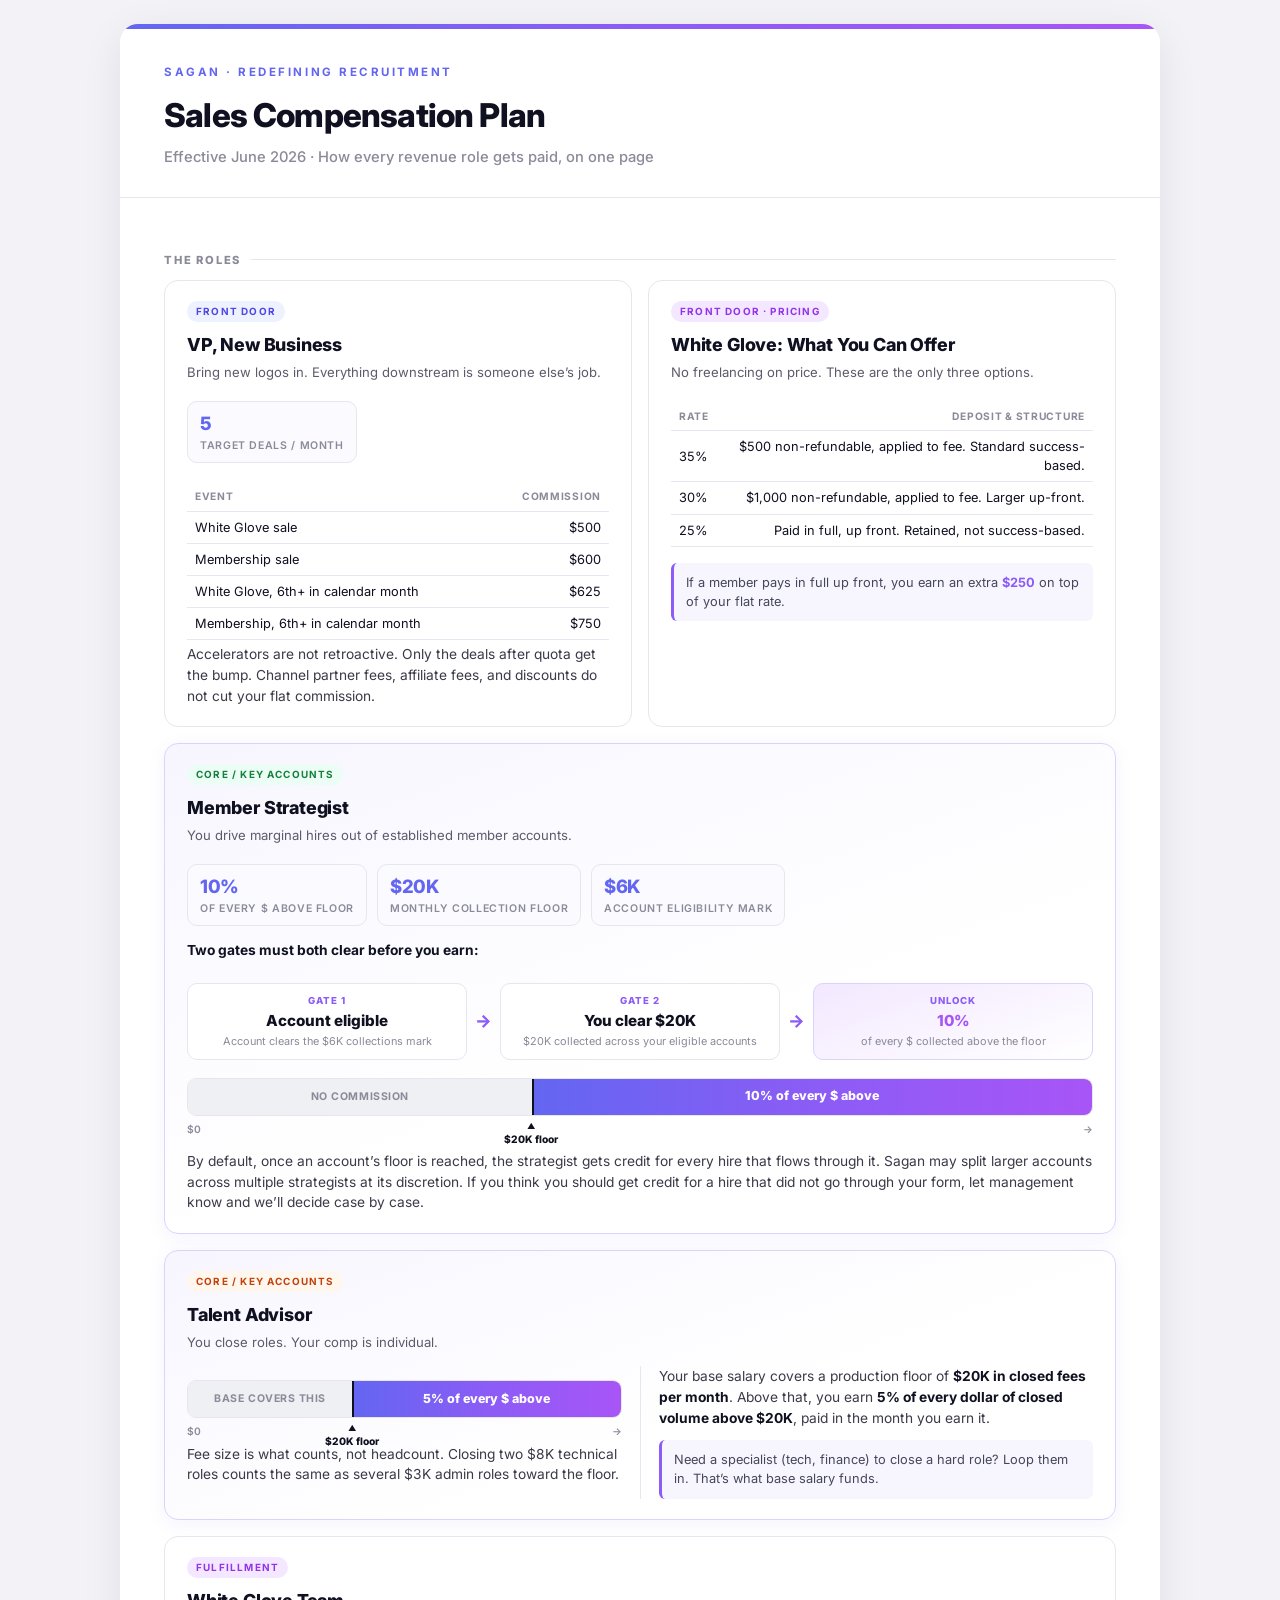
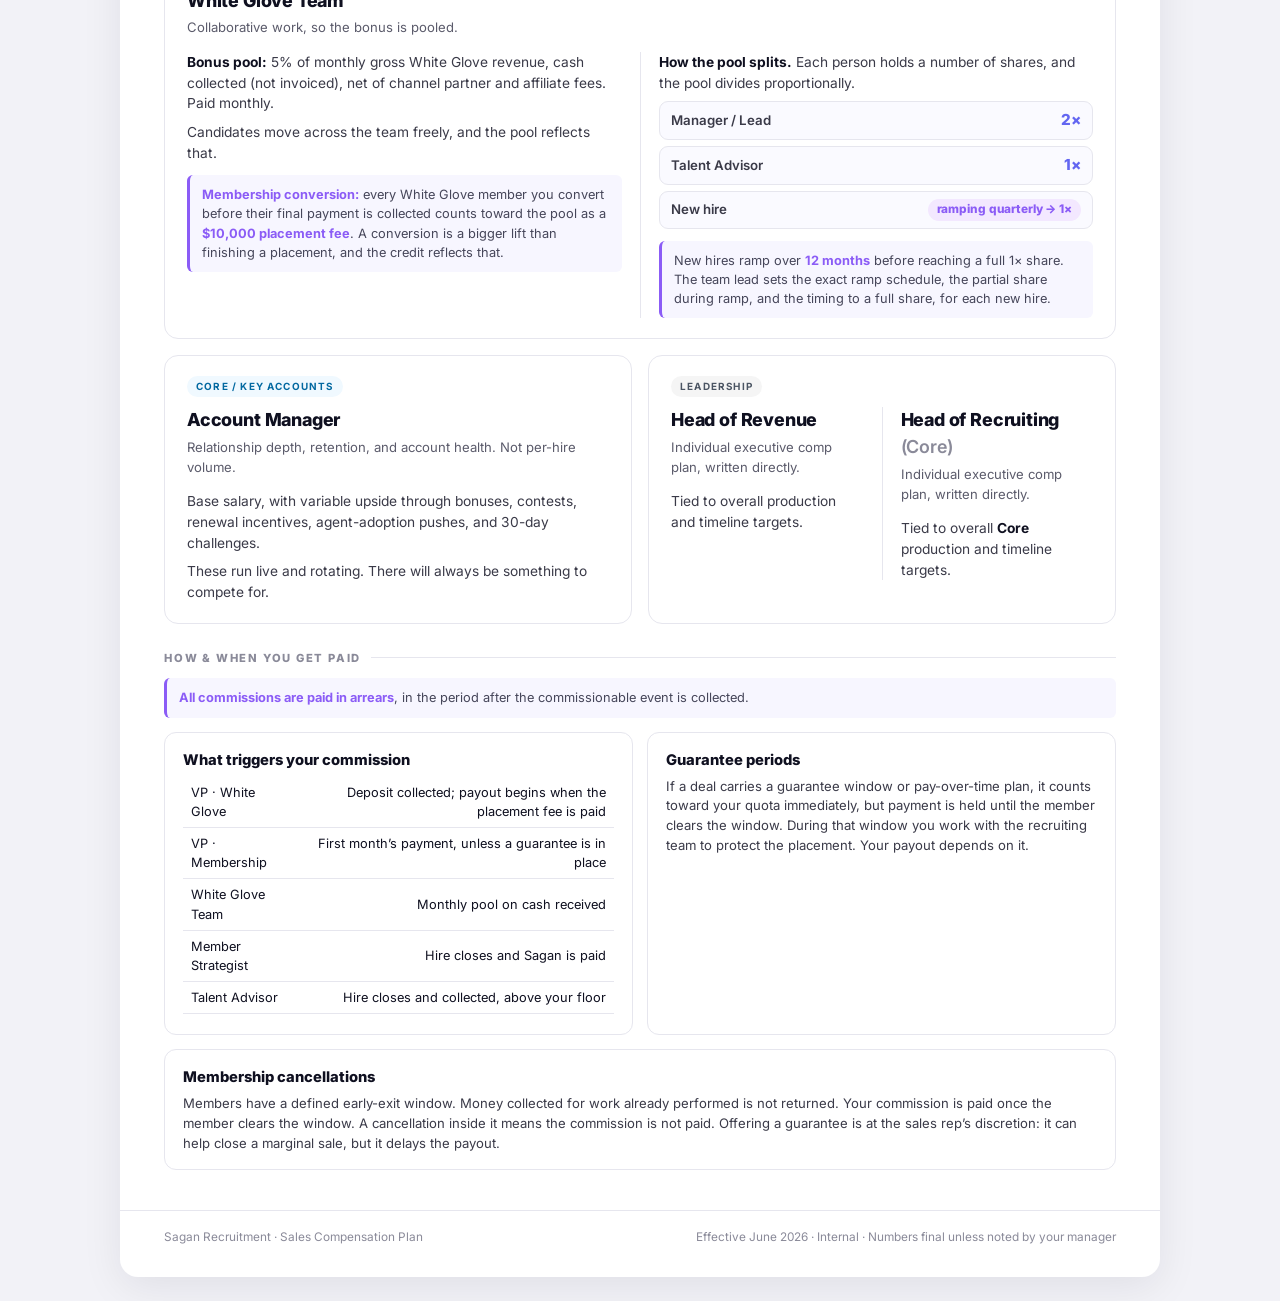
==== commit a48942a1: "Add 'all commissions paid in arrears' note to payment section Co-Authored-By: Claude Opus 4.8 <norep" ====
--- a/index.html
+++ b/index.html
@@ -593,6 +593,7 @@
 
     <!-- ── Mechanics ── -->
     <div class="section-h">How &amp; When You Get Paid</div>
+    <div class="note" style="margin-top:0;margin-bottom:14px;"><strong>All commissions are paid in arrears</strong>, in the period after the commissionable event is collected.</div>
     <div class="mech-grid">
 
       <div class="mech">
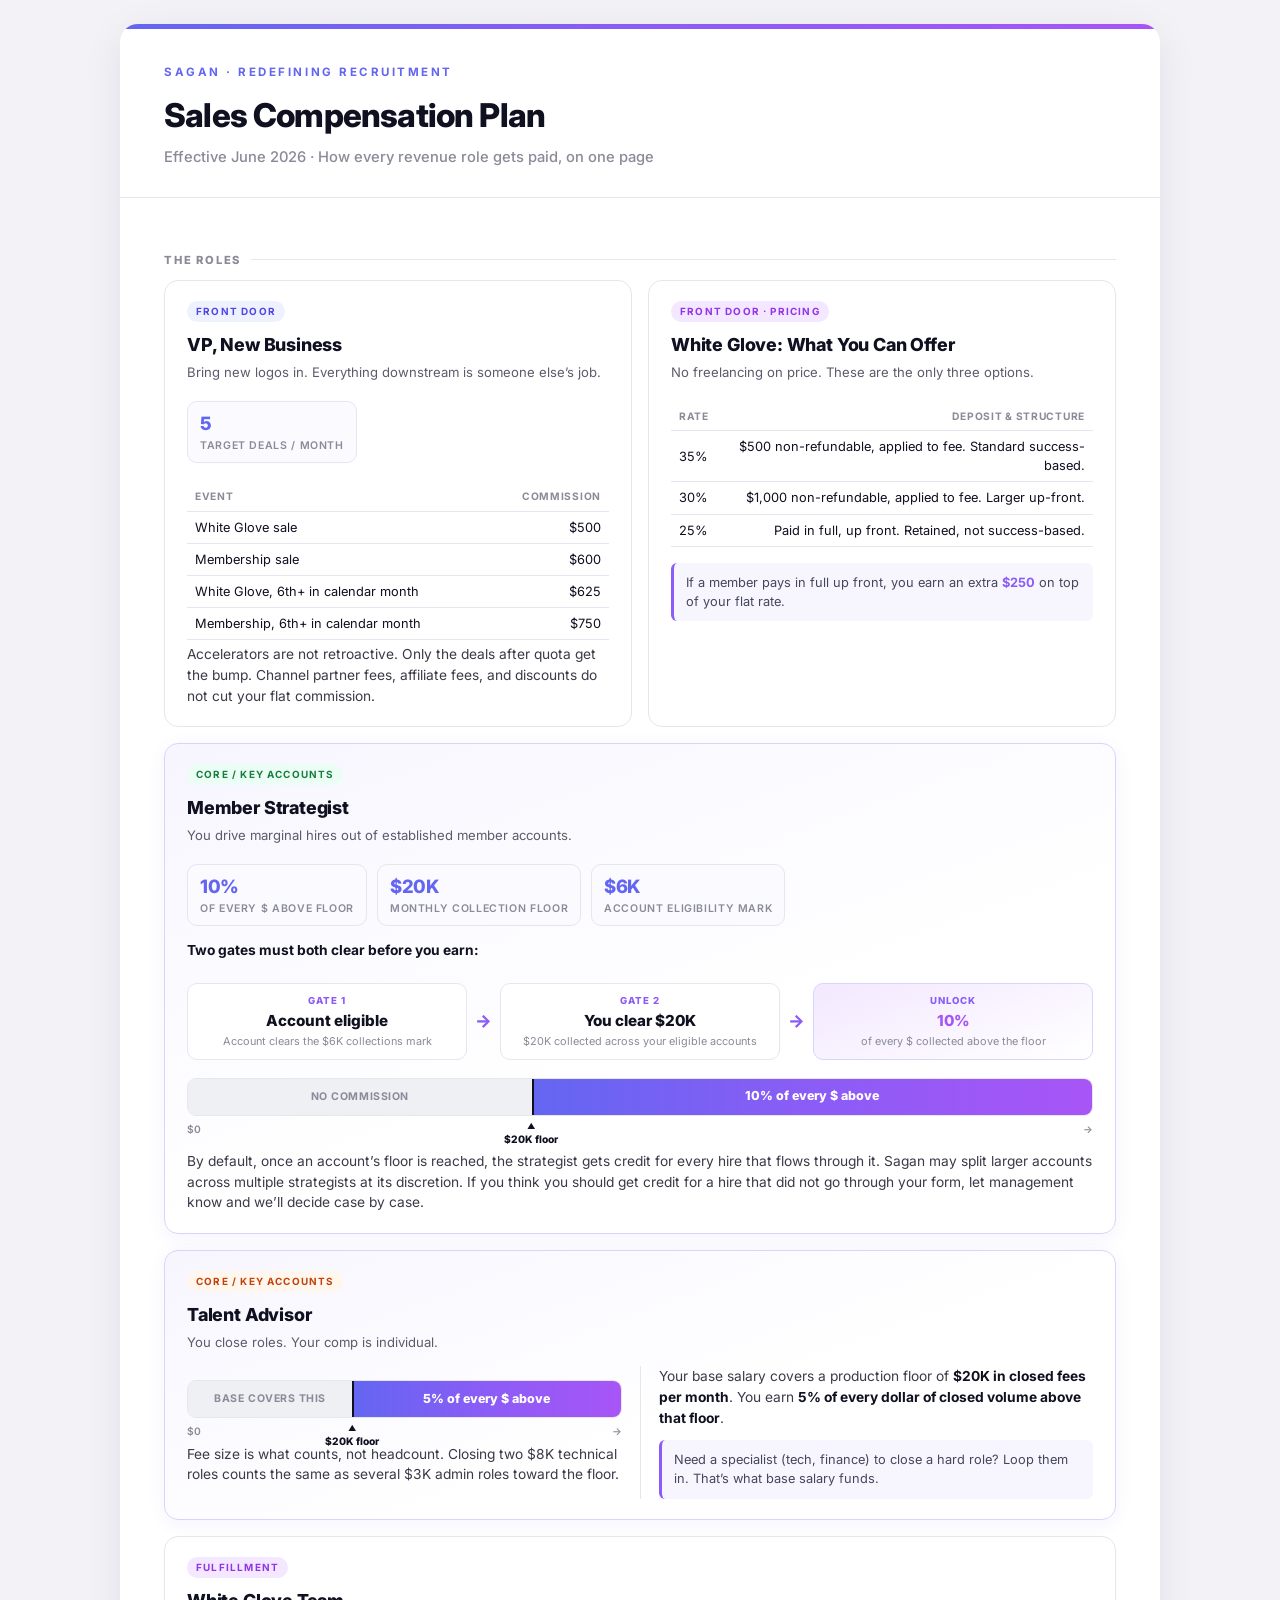
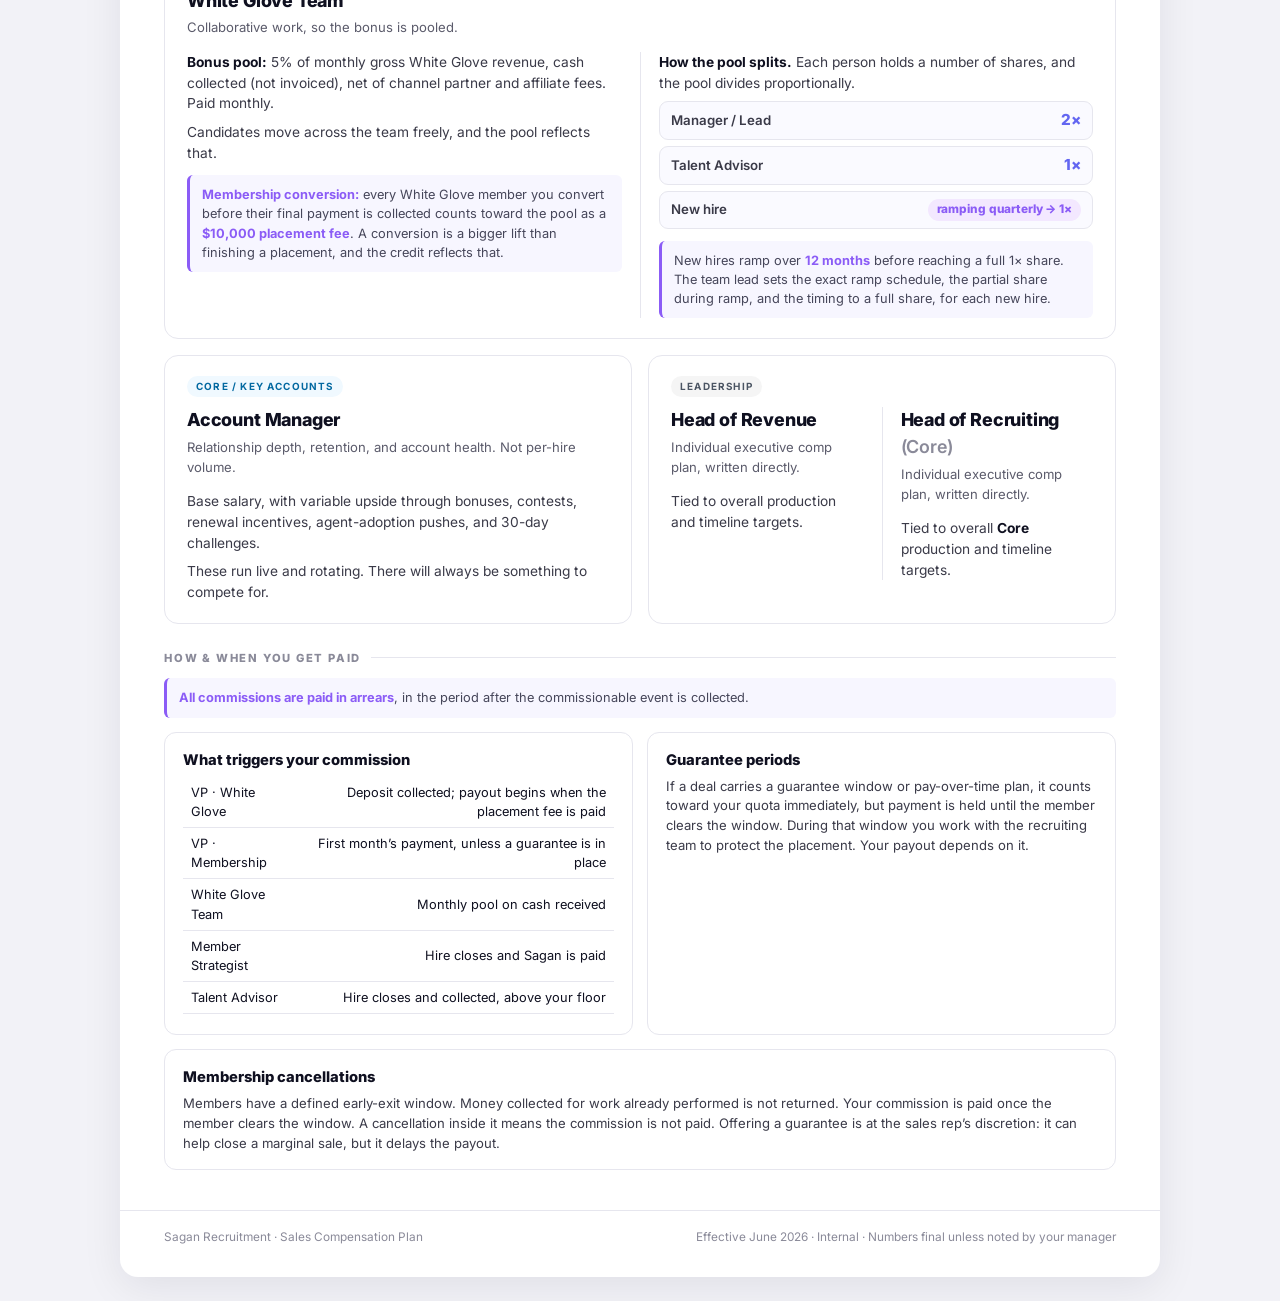
==== commit 4f774691: "Tighten Talent Advisor floor wording, drop redundancy Co-Authored-By: Claude Opus 4.8 <noreply@anthr" ====
--- a/index.html
+++ b/index.html
@@ -534,7 +534,7 @@
             <p>Fee size is what counts, not headcount. Closing two $8K technical roles counts the same as several $3K admin roles toward the floor.</p>
           </div>
           <div class="split-half">
-            <p>Your base salary covers a production floor of <strong>$20K in closed fees per month</strong>. Above that, you earn <strong>5% of every dollar of closed volume above $20K</strong>, paid in the month you earn it.</p>
+            <p>Your base salary covers a production floor of <strong>$20K in closed fees per month</strong>. You earn <strong>5% of every dollar of closed volume above that floor</strong>.</p>
             <div class="note">Need a specialist (tech, finance) to close a hard role? Loop them in. That&#8217;s what base salary funds.</div>
           </div>
         </div>
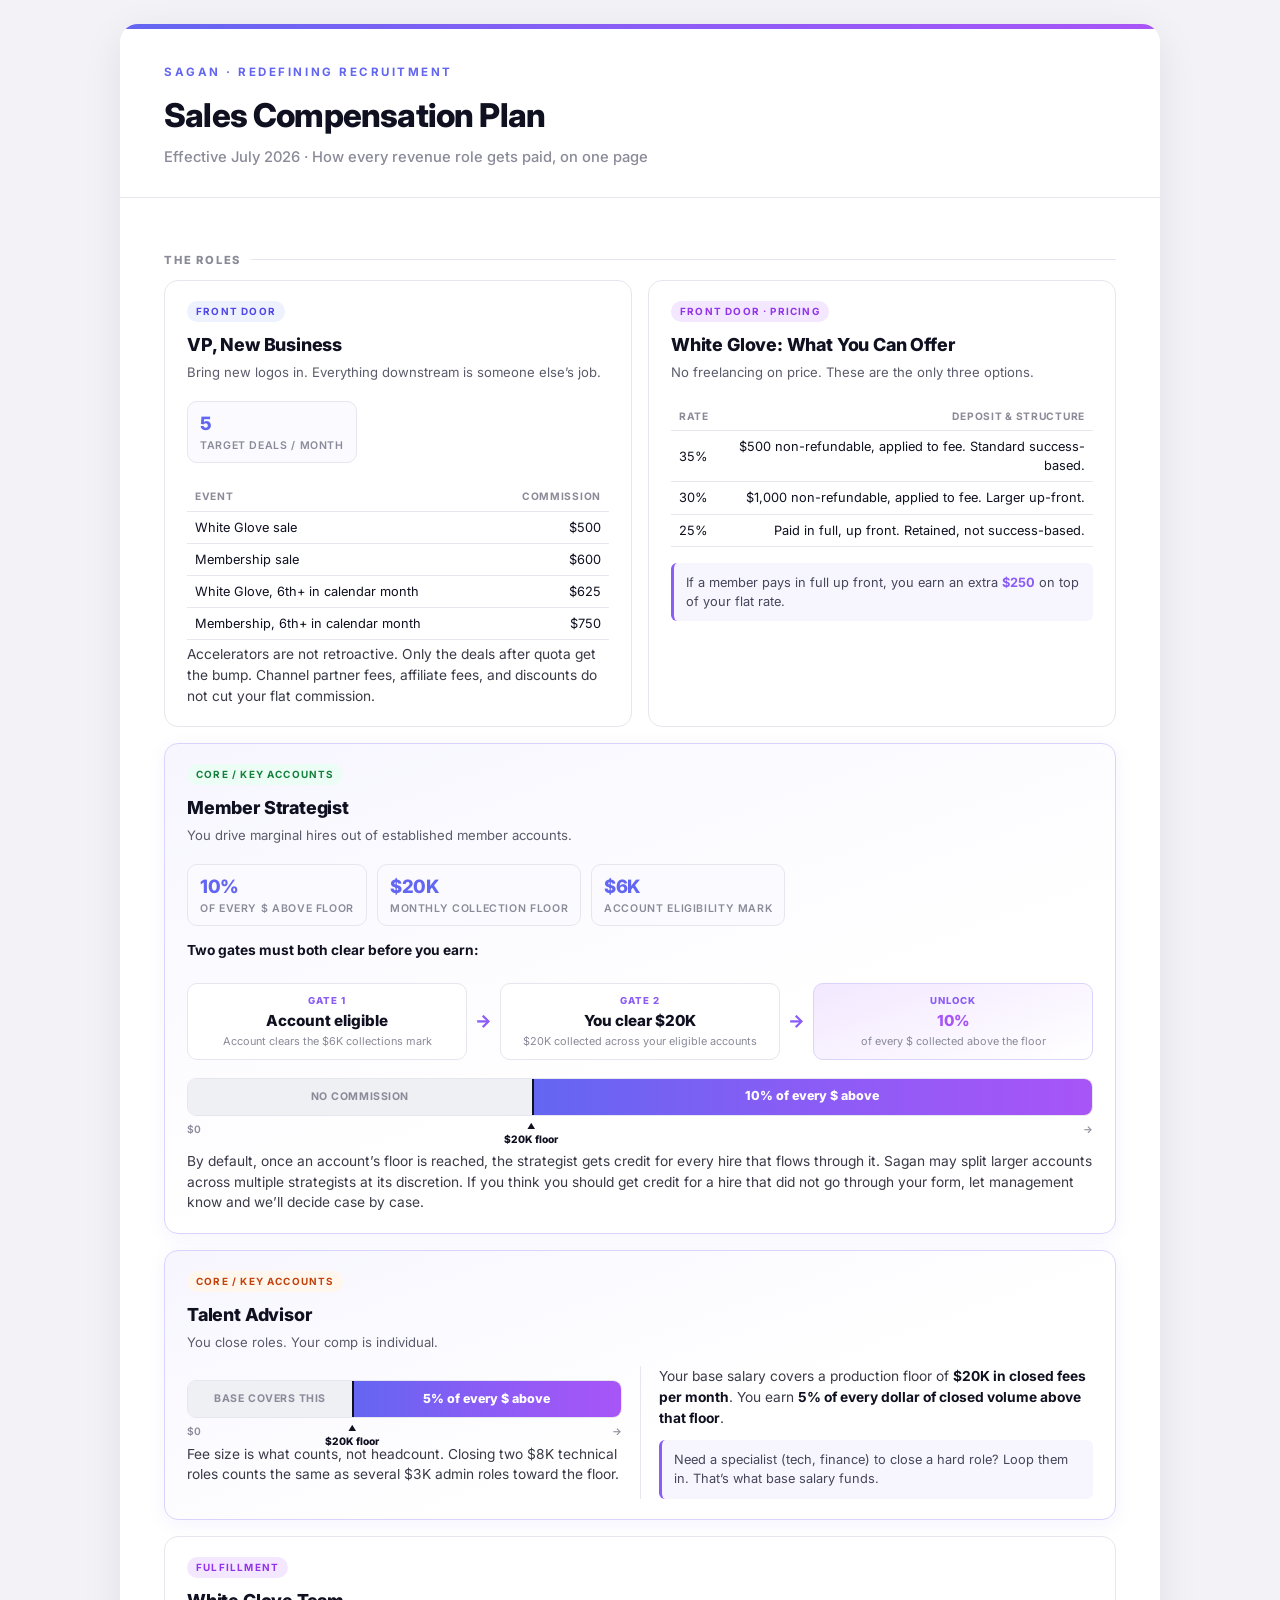
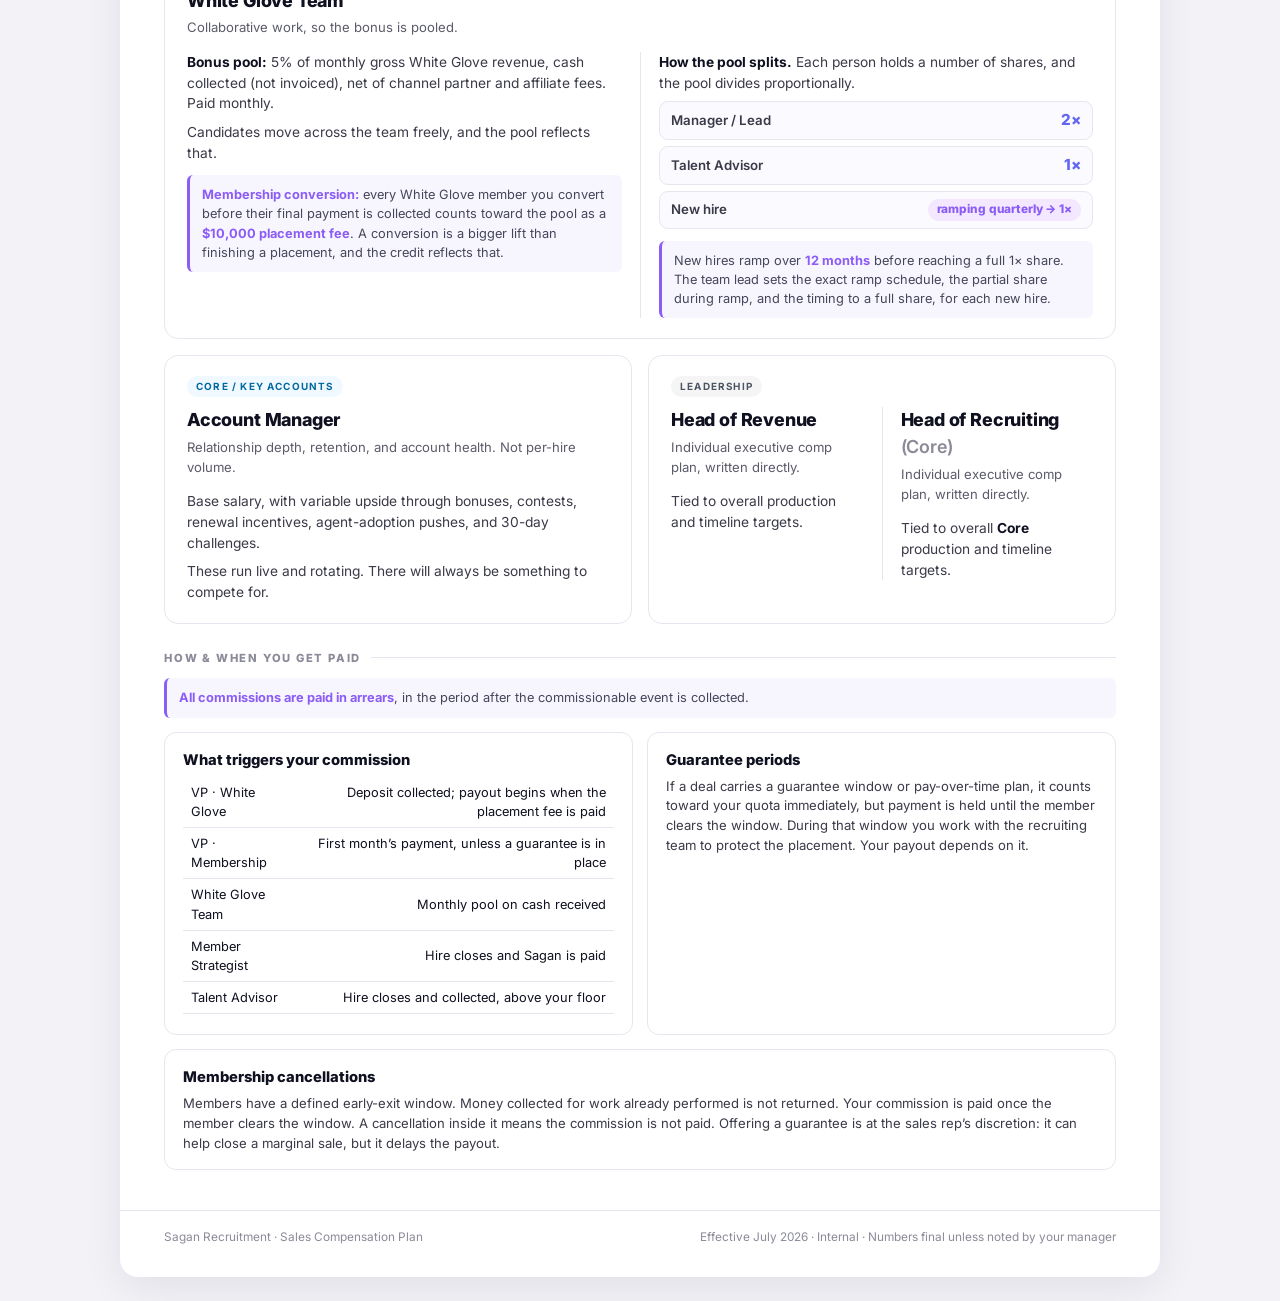
==== commit 670b6ee9: "Update comp plan effective date from June to July 2026" ====
--- a/index.html
+++ b/index.html
@@ -427,7 +427,7 @@
   <header class="head">
     <div class="brand">Sagan · Redefining Recruitment</div>
     <h1>Sales Compensation Plan</h1>
-    <div class="sub">Effective June 2026 · How every revenue role gets paid, on one page</div>
+    <div class="sub">Effective July 2026 · How every revenue role gets paid, on one page</div>
   </header>
 
   <div class="body">
@@ -623,7 +623,7 @@
 
   <footer class="foot">
     <span>Sagan Recruitment &middot; Sales Compensation Plan</span>
-    <span>Effective June 2026 &middot; Internal &middot; Numbers final unless noted by your manager</span>
+    <span>Effective July 2026 &middot; Internal &middot; Numbers final unless noted by your manager</span>
   </footer>
 
 </div>
